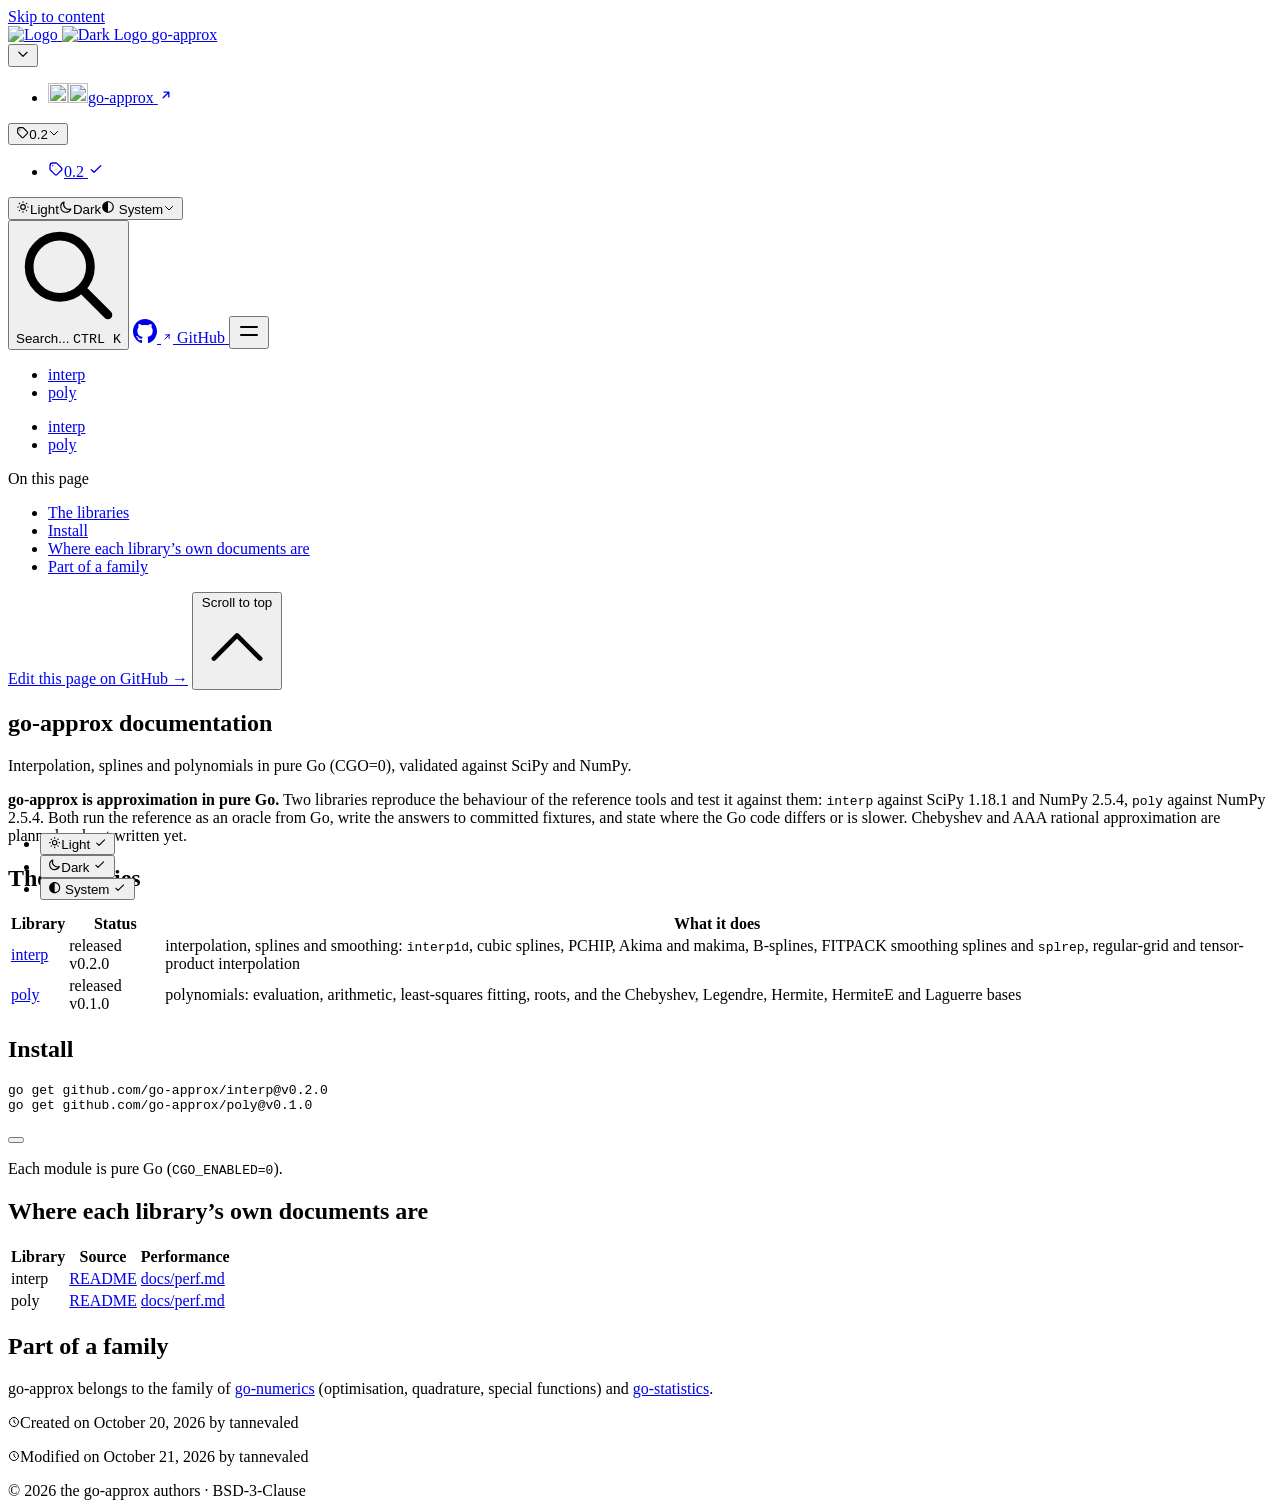
==== 0.2/index.html @ b863e159 "Deployed 3310101 to 0.2 with Hugo 0.167.0" ====
<!doctype html><html lang=en dir=ltr><head><meta name=generator content="Hugo 0.167.0"><meta charset=utf-8><meta name=viewport content="width=device-width,initial-scale=1"><meta name=robots content="index, follow"><link rel=icon href=/docs/0.2/images/brand/svg/go-approx.svg type=image/svg+xml id=favicon-svg><link rel=icon href=/docs/0.2/images/brand/ico/go-approx.ico sizes="16x16 32x32"><link rel=icon href=/docs/0.2/images/brand/png/32/go-approx.png type=image/png sizes=32x32><link rel=icon href=/docs/0.2/images/brand/png/16/go-approx.png type=image/png sizes=16x16><link rel=apple-touch-icon href=/docs/0.2/images/brand/png/256/go-approx.png sizes=256x256><title>go-approx</title><meta name=description content="Interpolation, splines and polynomials in pure Go (CGO=0), validated against SciPy and NumPy."><meta name=darkreader-lock><link rel=canonical href=https://go-approx.github.io/docs/0.2/ itemprop=url><meta property="og:title" content="go-approx documentation"><meta property="og:description" content="
    Interpolation, splines and polynomials in pure Go (CGO=0), validated against SciPy and NumPy.
  "><meta property="og:type" content="
    website
  "><meta property="og:url" content="https://go-approx.github.io/docs/0.2/"><meta itemprop=name content="go-approx documentation"><meta itemprop=description content="Interpolation, splines and polynomials in pure Go (CGO=0), validated against SciPy and NumPy."><meta itemprop=dateModified content="2026-10-21T09:11:38+02:00"><meta itemprop=wordCount content="161"><meta name=twitter:card content="summary"><meta name=twitter:title content="go-approx documentation"><meta name=twitter:description content="Interpolation, splines and polynomials in pure Go (CGO=0), validated against SciPy and NumPy."><link rel=preload href=/docs/0.2/css/compiled/main.min.2ed808896db52b503400c6b348ebb661bef955e62891a2778b695946a35cc193.css as=style integrity="sha256-LtgIiW21K1A0AMazSOu2Yb75VeYokaJ3i2lZRqNcwZM="><link href=/docs/0.2/css/compiled/main.min.2ed808896db52b503400c6b348ebb661bef955e62891a2778b695946a35cc193.css rel=stylesheet integrity="sha256-LtgIiW21K1A0AMazSOu2Yb75VeYokaJ3i2lZRqNcwZM="><script src=/docs/0.2/js/main-head.min.bbb353731723c08eaf67b231610392e3665384806ddb6bee51d4a965494c762e.js integrity="sha256-u7NTcxcjwI6vZ7IxYQOS42ZThIBt22vuUdSpZUlMdi4="></script></head><body><a href=#content class="hx:sr-only hx:focus-visible:not-sr-only hx:focus-visible:fixed hx:focus-visible:z-50 hx:focus-visible:top-2 hx:focus-visible:left-2 hx:focus-visible:bg-primary-500 hx:focus-visible:text-white hx:focus-visible:px-4 hx:focus-visible:py-2 hx:focus-visible:rounded-md hx:focus-visible:text-sm hx:focus-visible:font-medium">Skip to content</a><div class="hextra-nav-container hx:sticky hx:top-0 hx:z-20 hx:w-full hx:bg-transparent hx:print:hidden"><div class="hextra-nav-container-blur hx:pointer-events-none hx:absolute hx:z-[-1] hx:h-full hx:w-full hx:bg-white hx:dark:bg-dark hx:shadow-[0_2px_4px_rgba(0,0,0,.02),0_1px_0_rgba(0,0,0,.06)] hx:contrast-more:shadow-[0_0_0_1px_#000] hx:dark:shadow-[0_-1px_0_rgba(255,255,255,.1)_inset] hx:contrast-more:dark:shadow-[0_0_0_1px_#fff]"></div><nav class="hextra-max-navbar-width hx:mx-auto hx:flex hx:items-center hx:justify-end hx:gap-1 hx:md:gap-2 hx:h-[var(--hextra-navbar-height)] hx:px-6"><div class="hx:flex hx:shrink-0 hx:items-center hx:ltr:mr-auto hx:rtl:ml-auto"><a class="hx:flex hx:items-center hx:hover:opacity-75" href=/docs/0.2/><img class="hx:mr-2 hx:block hx:dark:hidden" src=/docs/0.2/images/brand/svg/go-approx.svg alt=Logo height=32 width=32>
<img class="hx:mr-2 hx:hidden hx:dark:block" src=/docs/0.2/images/brand/svg/go-approx.svg alt="Dark Logo" height=32 width=32>
<span class="hx:mr-2 hx:font-extrabold hx:inline hx:select-none hx:whitespace-nowrap hextra-navbar-title-beside-logo">go-approx</span></a><div class="hx:relative hx:inline-flex"><button type=button data-state=closed aria-expanded=false aria-haspopup=menu title="Related sites" aria-label="Related sites" class="hextra-nav-menu-toggle hextra-logo-menu-toggle hx:cursor-pointer hx:rounded-md hx:p-1 hx:text-gray-600 hx:hover:text-gray-900 hx:hover:bg-gray-100 hx:dark:text-gray-400 hx:dark:hover:text-gray-50 hx:dark:hover:bg-primary-100/5"><svg height="14" fill="none" viewBox="0 0 24 24" stroke-width="2" stroke="currentColor" aria-hidden="true"><path stroke-linecap="round" stroke-linejoin="round" d="M19 9l-7 7-7-7"/></svg></button><ul class="hextra-nav-menu-items hx:hidden hx:z-20 hx:max-h-64 hx:overflow-auto hx:rounded-lg hx:border hx:border-gray-200 hx:bg-white hx:p-1 hx:text-sm hx:shadow-lg hx:dark:border-neutral-700 hx:dark:bg-neutral-900" style=min-width:12rem role=menu aria-label="Related sites"><li role=none class="hextra-nav-menu-item hx:flex hx:flex-col"><a href=https://go-approx.github.io/ role=menuitem class="hx:text-gray-600 hx:hover:text-gray-800 hx:dark:text-gray-400 hx:dark:hover:text-gray-200 hx:relative hx:cursor-pointer hx:whitespace-nowrap hx:rounded-sm hx:py-1.5 hx:transition-colors hx:ltr:pl-3 hx:ltr:pr-9 hx:rtl:pr-3 hx:rtl:pl-9 hx:flex hx:items-center hx:gap-2 hx:hover:bg-gray-100 hx:dark:hover:bg-neutral-800" target=_blank rel=noreferrer><img class="hx:block hx:dark:hidden" src=/docs/0.2/images/brand/svg/go-approx.svg alt width=20 height=20 loading=lazy><img class="hx:hidden hx:dark:block" src=/docs/0.2/images/brand/svg/go-approx.svg alt width=20 height=20 loading=lazy><span>go-approx</span>
<span class="hx:absolute hx:inset-y-0 hx:flex hx:items-center hx:ltr:right-3 hx:rtl:left-3" aria-hidden=true><svg height="1em" width="1em" fill="none" stroke="currentColor" stroke-width="2" viewBox="0 0 24 24"><path d="m9.1716 7.7574h7.0711m0 0v7.0711m0-7.0711-8.4853 8.4853" stroke-linecap="round" stroke-linejoin="round"/></svg></span></a></li></ul></div></div><div class="fs-version-select hx:relative" data-docs-root=/docs/ data-current=0.2 data-rest data-rest-default data-lang-prefix data-dev=main><button type=button data-state=closed aria-expanded=false aria-haspopup=menu title=Version aria-label="Version: 0.2" class="hextra-nav-menu-toggle fs-version-toggle hx:cursor-pointer hx:text-sm hx:relative hx:whitespace-nowrap hx:p-2 hx:flex hx:items-center hx:gap-1 hx:text-gray-600 hx:hover:text-gray-800 hx:dark:text-gray-400 hx:dark:hover:text-gray-200"><svg height="1em" class="hx:inline-block" fill="none" viewBox="0 0 24 24" stroke-width="2" stroke="currentColor" aria-hidden="true"><path stroke-linecap="round" stroke-linejoin="round" d="M7 7h.01M7 3h5c.512.0 1.024.195 1.414.586l7 7a2 2 0 010 2.828l-7 7a2 2 0 01-2.828.0l-7-7A1.994 1.994.0 013 12V7a4 4 0 014-4z"/></svg><span>0.2</span><svg height="12" class="hx:transition-transform hx:duration-200 hx:ease-in-out" fill="none" viewBox="0 0 24 24" stroke-width="2" stroke="currentColor" aria-hidden="true"><path stroke-linecap="round" stroke-linejoin="round" d="M19 9l-7 7-7-7"/></svg></button><ul class="hextra-nav-menu-items hx:hidden hx:z-20 hx:max-h-64 hx:overflow-auto hx:rounded-lg hx:border hx:border-gray-200 hx:bg-white hx:p-1 hx:text-sm hx:shadow-lg hx:dark:border-neutral-700 hx:dark:bg-neutral-900" style=min-width:100% role=menu><li role=none class="hextra-nav-menu-item hx:flex hx:flex-col"><a href=/docs/0.2/ role=menuitem aria-current=true class="hx:text-gray-600 hx:hover:text-gray-800 hx:dark:text-gray-400 hx:dark:hover:text-gray-200 hx:relative hx:cursor-pointer hx:whitespace-nowrap hx:rounded-sm hx:py-1.5 hx:transition-colors hx:ltr:pl-3 hx:ltr:pr-9 hx:rtl:pr-3 hx:rtl:pl-9 hx:flex hx:items-center hx:gap-1 hx:hover:bg-gray-100 hx:dark:hover:bg-neutral-800"><svg height="1em" class="hx:inline-block" fill="none" viewBox="0 0 24 24" stroke-width="2" stroke="currentColor" aria-hidden="true"><path stroke-linecap="round" stroke-linejoin="round" d="M7 7h.01M7 3h5c.512.0 1.024.195 1.414.586l7 7a2 2 0 010 2.828l-7 7a2 2 0 01-2.828.0l-7-7A1.994 1.994.0 013 12V7a4 4 0 014-4z"/></svg><span>0.2</span>
<span class="hx:absolute hx:inset-y-0 hx:flex hx:items-center hx:ltr:right-3 hx:rtl:left-3"><svg height="1em" width="1em" fill="none" viewBox="0 0 24 24" stroke-width="2" stroke="currentColor" aria-hidden="true"><path stroke-linecap="round" stroke-linejoin="round" d="M5 13l4 4L19 7"/></svg></span></a></li></ul><template data-icon=development><svg height="1em" class="hx:inline-block" fill="none" viewBox="0 0 24 24" stroke-width="2" stroke="currentColor" aria-hidden="true"><path stroke-linecap="round" stroke-linejoin="round" d="M19.428 15.428a2 2 0 00-1.022-.547l-2.387-.477a6 6 0 00-3.86.517l-.318.158a6 6 0 01-3.86.517L6.05 15.21a2 2 0 00-1.806.547M8 4h8l-1 1v5.172a2 2 0 00.586 1.414l5 5c1.26 1.26.367 3.414-1.415 3.414H4.828c-1.782.0-2.674-2.154-1.414-3.414l5-5A2 2 0 009 10.172V5L8 4z"/></svg></template><template data-icon=release><svg height="1em" class="hx:inline-block" fill="none" viewBox="0 0 24 24" stroke-width="2" stroke="currentColor" aria-hidden="true"><path stroke-linecap="round" stroke-linejoin="round" d="M7 7h.01M7 3h5c.512.0 1.024.195 1.414.586l7 7a2 2 0 010 2.828l-7 7a2 2 0 01-2.828.0l-7-7A1.994 1.994.0 013 12V7a4 4 0 014-4z"/></svg></template><template data-icon=check><svg height="1em" width="1em" fill="none" viewBox="0 0 24 24" stroke-width="2" stroke="currentColor" aria-hidden="true"><path stroke-linecap="round" stroke-linejoin="round" d="M5 13l4 4L19 7"/></svg></template></div><script>(function(){var t=document.currentScript.previousElementSibling,e=t.dataset,n=t.querySelector("ul"),o=n.querySelector("a").className,s=function(e){return t.querySelector('template[data-icon="'+e+'"]').innerHTML},i=function(t){return t.version===e.dev||!!(t.properties&&t.properties.development)};fetch(e.docsRoot+"versions.json",{cache:"no-cache"}).then(function(e){return e.ok?e.json():Promise.reject(e.status)}).then(function(t){if(!Array.isArray(t)||t.length===0)return;n.innerHTML="",t.forEach(function(t){if(!t||typeof t.version!="string"||t.properties&&t.properties.hidden)return;var a,c,l,d,u,h,r=document.createElement("li");r.setAttribute("role","none"),r.className="hextra-nav-menu-item hx:flex hx:flex-col",a=document.createElement("a"),a.setAttribute("role","menuitem"),a.className=o,a.href=e.docsRoot+t.version+"/"+e.rest,a.innerHTML=s(i(t)?"development":"release"),u=document.createElement("span"),h=Array.isArray(t.aliases)&&t.aliases.length?" ("+t.aliases.join(", ")+")":"",u.textContent=(t.title||t.version)+h,a.appendChild(u),t.version===e.current?(a.setAttribute("aria-current","true"),c=document.createElement("span"),c.className="hx:absolute hx:inset-y-0 hx:flex hx:items-center hx:ltr:right-3 hx:rtl:left-3",c.innerHTML=s("check"),a.appendChild(c)):(l=e.docsRoot+t.version+"/",d=[e.rest,e.restDefault,e.langPrefix].map(function(e){return l+e}).filter(function(e,t,n){return e!==l&&n.indexOf(e)===t}),a.addEventListener("click",function(e){e.preventDefault();var t=function(e){if(e>=d.length){window.location.href=l;return}fetch(d[e],{method:"HEAD"}).then(function(n){n.ok?window.location.href=d[e]:t(e+1)}).catch(function(){t(e+1)})};t(0)})),r.appendChild(a),n.appendChild(r)})}).catch(function(){})})()</script><div class="hx:flex hx:justify-items-start hx:group" data-theme=light><button title="Change theme" data-state=closed data-location=top class="hextra-theme-toggle hx:cursor-pointer hextra-navbar-combo hx:grow" type=button aria-label="Change theme" aria-expanded=false aria-haspopup=menu><div class="hx:flex hx:items-center hx:gap-2 hx:capitalize"><svg height="14" class="hx:group-data-[theme=dark]:hidden hx:group-data-[theme=system]:hidden" fill="none" viewBox="0 0 24 24" stroke-width="2" stroke="currentColor" aria-hidden="true"><path stroke-linecap="round" stroke-linejoin="round" d="M12 3v1m0 16v1m9-9h-1M4 12H3m15.364 6.364-.707-.707M6.343 6.343l-.707-.707m12.728.0-.707.707M6.343 17.657l-.707.707M16 12a4 4 0 11-8 0 4 4 0 018 0z"/></svg><span class="hx:group-data-[theme=dark]:hidden hx:group-data-[theme=system]:hidden">Light</span><svg height="14" class="hx:group-data-[theme=light]:hidden hx:group-data-[theme=system]:hidden" fill="none" viewBox="0 0 24 24" stroke-width="2" stroke="currentColor" aria-hidden="true"><path stroke-linecap="round" stroke-linejoin="round" d="M20.354 15.354A9 9 0 018.646 3.646 9.003 9.003.0 0012 21a9.003 9.003.0 008.354-5.646z"/></svg><span class="hx:group-data-[theme=light]:hidden hx:group-data-[theme=system]:hidden">Dark</span><svg height="14" class="hx:group-data-[theme=dark]:hidden hx:group-data-[theme=light]:hidden" viewBox="0 0 24 24" fill="currentColor"><path d="M11.996094 2C6.4986225 2.0192368 2.03125 6.5024993 2.03125 12c0 5.497501 4.4673725 9.980763 9.964844 10H12 12.0039c5.497471-.01924 9.964844-4.502499 9.964844-10 0-5.4975007-4.467373-9.9807632-9.964844-10H12zM12 4c4.417218.017598 7.96875 3.5822356 7.96875 8 0 4.417764-3.551532 7.982402-7.96875 8z"/></svg>
<span class="hx:group-data-[theme=dark]:hidden hx:group-data-[theme=light]:hidden">System</span><svg height="12" class="hextra-combo-chevron" fill="none" viewBox="0 0 24 24" stroke-width="2" stroke="currentColor" aria-hidden="true"><path stroke-linecap="round" stroke-linejoin="round" d="M19 9l-7 7-7-7"/></svg></div></button><ul class="hextra-theme-toggle-options hx:hidden hx:z-20 hx:max-h-64 hx:overflow-auto hx:rounded-lg hx:border hx:border-gray-200 hx:bg-white hx:p-1 hx:text-sm hx:shadow-lg hx:dark:border-neutral-700 hx:dark:bg-neutral-900" style="position:fixed;inset:auto auto 0 0;margin:0;min-width:100px" data-theme=light role=menu><li role=none class="hx:flex hx:flex-col"><button type=button role=menuitemradio aria-checked=true tabindex=-1 data-item=light class="hx:text-gray-700 hx:dark:text-gray-300 hx:hover:bg-gray-100 hx:hover:text-gray-900 hx:dark:hover:bg-neutral-800 hx:dark:hover:text-gray-100 hx:relative hx:cursor-pointer hx:whitespace-nowrap hx:rounded-sm hx:py-1.5 hx:transition-colors hx:ltr:pl-3 hx:ltr:pr-9 hx:rtl:pr-3 hx:rtl:pl-9 hx:text-left hx:w-full hx:bg-transparent hx:border-0">
<span class="hx:inline-flex hx:items-center hx:gap-2"><svg height="1em" width="1em" fill="none" viewBox="0 0 24 24" stroke-width="2" stroke="currentColor" aria-hidden="true"><path stroke-linecap="round" stroke-linejoin="round" d="M12 3v1m0 16v1m9-9h-1M4 12H3m15.364 6.364-.707-.707M6.343 6.343l-.707-.707m12.728.0-.707.707M6.343 17.657l-.707.707M16 12a4 4 0 11-8 0 4 4 0 018 0z"/></svg>Light
</span><span class="hx:absolute hx:inset-y-0 hx:flex hx:items-center hx:ltr:right-3 hx:rtl:left-3 hx:group-data-[theme=dark]:hidden hx:group-data-[theme=system]:hidden"><svg height="1em" width="1em" fill="none" viewBox="0 0 24 24" stroke-width="2" stroke="currentColor" aria-hidden="true"><path stroke-linecap="round" stroke-linejoin="round" d="M5 13l4 4L19 7"/></svg></span></button></li><li role=none class="hx:flex hx:flex-col"><button type=button role=menuitemradio aria-checked=false tabindex=-1 data-item=dark class="hx:text-gray-700 hx:dark:text-gray-300 hx:hover:bg-gray-100 hx:hover:text-gray-900 hx:dark:hover:bg-neutral-800 hx:dark:hover:text-gray-100 hx:relative hx:cursor-pointer hx:whitespace-nowrap hx:rounded-sm hx:py-1.5 hx:transition-colors hx:ltr:pl-3 hx:ltr:pr-9 hx:rtl:pr-3 hx:rtl:pl-9 hx:text-left hx:w-full hx:bg-transparent hx:border-0">
<span class="hx:inline-flex hx:items-center hx:gap-2"><svg height="1em" width="1em" fill="none" viewBox="0 0 24 24" stroke-width="2" stroke="currentColor" aria-hidden="true"><path stroke-linecap="round" stroke-linejoin="round" d="M20.354 15.354A9 9 0 018.646 3.646 9.003 9.003.0 0012 21a9.003 9.003.0 008.354-5.646z"/></svg>Dark
</span><span class="hx:absolute hx:inset-y-0 hx:flex hx:items-center hx:ltr:right-3 hx:rtl:left-3 hx:group-data-[theme=light]:hidden hx:group-data-[theme=system]:hidden"><svg height="1em" width="1em" fill="none" viewBox="0 0 24 24" stroke-width="2" stroke="currentColor" aria-hidden="true"><path stroke-linecap="round" stroke-linejoin="round" d="M5 13l4 4L19 7"/></svg></span></button></li><li role=none class="hx:flex hx:flex-col"><button type=button role=menuitemradio aria-checked=false tabindex=-1 data-item=system class="hx:text-gray-700 hx:dark:text-gray-300 hx:hover:bg-gray-100 hx:hover:text-gray-900 hx:dark:hover:bg-neutral-800 hx:dark:hover:text-gray-100 hx:relative hx:cursor-pointer hx:whitespace-nowrap hx:rounded-sm hx:py-1.5 hx:transition-colors hx:ltr:pl-3 hx:ltr:pr-9 hx:rtl:pr-3 hx:rtl:pl-9 hx:text-left hx:w-full hx:bg-transparent hx:border-0">
<span class="hx:inline-flex hx:items-center hx:gap-2"><svg height="1em" width="1em" viewBox="0 0 24 24" fill="currentColor"><path d="M11.996094 2C6.4986225 2.0192368 2.03125 6.5024993 2.03125 12c0 5.497501 4.4673725 9.980763 9.964844 10H12 12.0039c5.497471-.01924 9.964844-4.502499 9.964844-10 0-5.4975007-4.467373-9.9807632-9.964844-10H12zM12 4c4.417218.017598 7.96875 3.5822356 7.96875 8 0 4.417764-3.551532 7.982402-7.96875 8z"/></svg>
System
</span><span class="hx:absolute hx:inset-y-0 hx:flex hx:items-center hx:ltr:right-3 hx:rtl:left-3 hx:group-data-[theme=dark]:hidden hx:group-data-[theme=light]:hidden"><svg height="1em" width="1em" fill="none" viewBox="0 0 24 24" stroke-width="2" stroke="currentColor" aria-hidden="true"><path stroke-linecap="round" stroke-linejoin="round" d="M5 13l4 4L19 7"/></svg></span></button></li></ul></div><button type=button class=hextra-search-trigger data-search-open aria-haspopup=dialog aria-controls=hextra-search-dialog aria-label=Search...><svg class="hextra-search-trigger-icon" focusable="false" fill="none" viewBox="0 0 24 24" stroke-width="2" stroke="currentColor" aria-hidden="true"><path stroke-linecap="round" stroke-linejoin="round" d="M21 21l-6-6m2-5A7 7 0 113 10a7 7 0 0114 0z"/></svg><span class=hextra-search-trigger-label>Search...</span>
<kbd class=hextra-search-trigger-kbd>CTRL K</kbd>
</button>
<a class="hextra-icon-link hx:p-1 hx:md:p-2 hx:text-current" target=_blank rel=noreferrer href=https://github.com/go-approx title=GitHub><svg height="24" fill="currentColor" viewBox="3 3 18 18"><path d="M12 3C7.0275 3 3 7.12937 3 12.2276c0 4.0833 2.57625 7.5321 6.15374 8.7548C9.60374 21.0631 9.77249 20.7863 9.77249 20.5441 9.77249 20.3249 9.76125 19.5982 9.76125 18.8254 7.5 19.2522 6.915 18.2602 6.735 17.7412 6.63375 17.4759 6.19499 16.6569 5.8125 16.4378 5.4975 16.2647 5.0475 15.838 5.80124 15.8264 6.51 15.8149 7.01625 16.4954 7.18499 16.7723 7.99499 18.1679 9.28875 17.7758 9.80625 17.5335 9.885 16.9337 10.1212 16.53 10.38 16.2993 8.3775 16.0687 6.285 15.2728 6.285 11.7432c0-1.0035.34875-1.834.92249-2.47994C7.1175 9.03257 6.8025 8.08674 7.2975 6.81794c0 0 .753749999999999-.24223 2.47499.94583.72001-.20762 1.48501-.31143 2.25001-.31143C12.7875 7.45234 13.5525 7.55615 14.2725 7.76377c1.7212-1.19959 2.475-.94583 2.475-.94583C17.2424 8.08674 16.9275 9.03257 16.8375 9.26326 17.4113 9.9092 17.76 10.7281 17.76 11.7432c0 3.5411-2.1037 4.3255-4.1063 4.5561C13.98 16.5877 14.2613 17.1414 14.2613 18.0065 14.2613 19.2407 14.25 20.2326 14.25 20.5441 14.25 20.7863 14.4188 21.0746 14.8688 20.9824 16.6554 20.364 18.2079 19.1866 19.3078 17.6162c1.0999-1.5705 1.6917-3.4551 1.6922-5.3886C21 7.12937 16.9725 3 12 3z"/></svg>
<span class=hextra-external-badge aria-hidden=true><svg height="12" width="12" fill="none" stroke="currentColor" stroke-width="2" viewBox="0 0 24 24"><path d="m9.1716 7.7574h7.0711m0 0v7.0711m0-7.0711-8.4853 8.4853" stroke-linecap="round" stroke-linejoin="round"/></svg></span>
<span class=hx:sr-only>GitHub</span>
</a><button type=button aria-label=Menu aria-expanded=false class="hextra-hamburger-menu hx:cursor-pointer hx:-mr-1 hx:rounded-sm hx:p-1 hx:active:bg-gray-400/20 hx:md:hidden hx:hextra-focus-visible-inset"><svg height="24" fill="none" viewBox="0 0 24 24" stroke="currentColor"><g><path stroke-linecap="round" stroke-linejoin="round" stroke-width="2" d="M4 8H20"/></g><g><path stroke-linecap="round" stroke-linejoin="round" stroke-width="2" d="M4 16H20"/></g></svg></button></nav></div><div class="hx:mx-auto hx:flex hextra-max-page-width"><aside class="hextra-sidebar-container hx:flex hx:flex-col hx:print:hidden hx:md:top-[var(--hextra-navbar-height)] hx:md:shrink-0 hx:md:w-64 hx:md:self-start hx:max-md:[transform:translate3d(0,-100%,0)] hx:md:sticky"><div class="hextra-scrollbar hx:overflow-y-auto hx:overflow-x-hidden hx:p-4 hx:grow hx:md:h-[calc(100vh-var(--hextra-navbar-height)-var(--menu-height))]"><ul class="hx:flex hx:flex-col hx:gap-1 hx:md:hidden"><li><div class="hextra-sidebar-item hx:group hx:relative hx:flex hx:items-center" data-active=false><a class="hx:flex hx:items-center hx:justify-between hx:gap-2 hx:grow hx:cursor-pointer hx:rounded-sm hx:px-2 hx:py-1.5 hx:text-sm hx:transition-colors [-webkit-tap-highlight-color:transparent] [-webkit-touch-callout:none] hx:hextra-focus-visible-inset hx:text-gray-500 hx:hover:bg-gray-100 hx:hover:text-gray-900 hx:contrast-more:border hx:contrast-more:border-transparent hx:contrast-more:text-gray-900 hx:contrast-more:hover:border-gray-900 hx:dark:text-neutral-400 hx:dark:hover:bg-primary-100/5 hx:dark:hover:text-gray-50 hx:contrast-more:dark:text-gray-50 hx:contrast-more:dark:hover:border-gray-50" href=/docs/0.2/interp/><span class="hx:min-w-0 [word-break:break-word]">interp</span></a></div></li><li><div class="hextra-sidebar-item hx:group hx:relative hx:flex hx:items-center" data-active=false><a class="hx:flex hx:items-center hx:justify-between hx:gap-2 hx:grow hx:cursor-pointer hx:rounded-sm hx:px-2 hx:py-1.5 hx:text-sm hx:transition-colors [-webkit-tap-highlight-color:transparent] [-webkit-touch-callout:none] hx:hextra-focus-visible-inset hx:text-gray-500 hx:hover:bg-gray-100 hx:hover:text-gray-900 hx:contrast-more:border hx:contrast-more:border-transparent hx:contrast-more:text-gray-900 hx:contrast-more:hover:border-gray-900 hx:dark:text-neutral-400 hx:dark:hover:bg-primary-100/5 hx:dark:hover:text-gray-50 hx:contrast-more:dark:text-gray-50 hx:contrast-more:dark:hover:border-gray-50" href=/docs/0.2/poly/><span class="hx:min-w-0 [word-break:break-word]">poly</span></a></div></li></ul><ul class="hx:flex hx:flex-col hx:gap-1 hx:max-md:hidden"><li><div class="hextra-sidebar-item hx:group hx:relative hx:flex hx:items-center" data-active=false><a class="hx:flex hx:items-center hx:justify-between hx:gap-2 hx:grow hx:cursor-pointer hx:rounded-sm hx:px-2 hx:py-1.5 hx:text-sm hx:transition-colors [-webkit-tap-highlight-color:transparent] [-webkit-touch-callout:none] hx:hextra-focus-visible-inset hx:text-gray-500 hx:hover:bg-gray-100 hx:hover:text-gray-900 hx:contrast-more:border hx:contrast-more:border-transparent hx:contrast-more:text-gray-900 hx:contrast-more:hover:border-gray-900 hx:dark:text-neutral-400 hx:dark:hover:bg-primary-100/5 hx:dark:hover:text-gray-50 hx:contrast-more:dark:text-gray-50 hx:contrast-more:dark:hover:border-gray-50" href=/docs/0.2/interp/><span class="hx:min-w-0 [word-break:break-word]">interp</span></a></div></li><li><div class="hextra-sidebar-item hx:group hx:relative hx:flex hx:items-center" data-active=false><a class="hx:flex hx:items-center hx:justify-between hx:gap-2 hx:grow hx:cursor-pointer hx:rounded-sm hx:px-2 hx:py-1.5 hx:text-sm hx:transition-colors [-webkit-tap-highlight-color:transparent] [-webkit-touch-callout:none] hx:hextra-focus-visible-inset hx:text-gray-500 hx:hover:bg-gray-100 hx:hover:text-gray-900 hx:contrast-more:border hx:contrast-more:border-transparent hx:contrast-more:text-gray-900 hx:contrast-more:hover:border-gray-900 hx:dark:text-neutral-400 hx:dark:hover:bg-primary-100/5 hx:dark:hover:text-gray-50 hx:contrast-more:dark:text-gray-50 hx:contrast-more:dark:hover:border-gray-50" href=/docs/0.2/poly/><span class="hx:min-w-0 [word-break:break-word]">poly</span></a></div></li></ul></div></aside><nav class="hextra-toc hx:order-last hx:hidden hx:w-64 hx:shrink-0 hx:xl:block hx:print:hidden hx:px-4" aria-label="Table of contents"><div class="hextra-scrollbar hx:sticky hx:top-[var(--hextra-navbar-height)] hx:overflow-y-auto hx:pr-4 hx:pt-6 hx:text-sm [hyphens:auto] hx:max-h-[calc(100vh-var(--hextra-navbar-height)-env(safe-area-inset-bottom))] hx:ltr:-mr-4 hx:rtl:-ml-4"><p class="hx:mb-4 hx:font-semibold hx:tracking-tight">On this page</p><ul><li class="hx:my-2 hx:scroll-my-6 hx:scroll-py-6"><a class="hx:font-medium hx:inline-block hx:rounded-sm hx:text-gray-500 hx:hover:text-gray-900 hx:dark:text-gray-400 hx:dark:hover:text-gray-300 hx:contrast-more:text-gray-900 hx:contrast-more:underline hx:contrast-more:dark:text-gray-50 hx:w-full hx:wrap-break-word hx:hextra-focus-visible-inset" href=#the-libraries>The libraries</a></li><li class="hx:my-2 hx:scroll-my-6 hx:scroll-py-6"><a class="hx:font-medium hx:inline-block hx:rounded-sm hx:text-gray-500 hx:hover:text-gray-900 hx:dark:text-gray-400 hx:dark:hover:text-gray-300 hx:contrast-more:text-gray-900 hx:contrast-more:underline hx:contrast-more:dark:text-gray-50 hx:w-full hx:wrap-break-word hx:hextra-focus-visible-inset" href=#install>Install</a></li><li class="hx:my-2 hx:scroll-my-6 hx:scroll-py-6"><a class="hx:font-medium hx:inline-block hx:rounded-sm hx:text-gray-500 hx:hover:text-gray-900 hx:dark:text-gray-400 hx:dark:hover:text-gray-300 hx:contrast-more:text-gray-900 hx:contrast-more:underline hx:contrast-more:dark:text-gray-50 hx:w-full hx:wrap-break-word hx:hextra-focus-visible-inset" href=#where-each-librarys-own-documents-are>Where each library’s own documents are</a></li><li class="hx:my-2 hx:scroll-my-6 hx:scroll-py-6"><a class="hx:font-medium hx:inline-block hx:rounded-sm hx:text-gray-500 hx:hover:text-gray-900 hx:dark:text-gray-400 hx:dark:hover:text-gray-300 hx:contrast-more:text-gray-900 hx:contrast-more:underline hx:contrast-more:dark:text-gray-50 hx:w-full hx:wrap-break-word hx:hextra-focus-visible-inset" href=#part-of-a-family>Part of a family</a></li></ul><div class="hx:mt-8 hx:border-t hx:bg-white hx:pt-8 hx:shadow-[0_-12px_16px_white] hx:dark:bg-dark hx:dark:shadow-[0_-12px_16px_#111] hx:sticky hx:bottom-0 hx:flex hx:flex-col hx:items-start hx:gap-2 hx:pb-8 hx:border-gray-200 hx:dark:border-neutral-800 hx:contrast-more:border-t hx:contrast-more:border-neutral-400 hx:contrast-more:shadow-none hx:contrast-more:dark:border-neutral-400"><a class="hx:inline-block hx:rounded-sm hx:text-xs hx:font-medium hx:text-gray-500 hx:hover:text-gray-900 hx:dark:text-gray-400 hx:dark:hover:text-gray-100 hx:contrast-more:text-gray-800 hx:contrast-more:dark:text-gray-50 hx:hextra-focus-visible-inset" href=https://github.com/go-approx/docs/edit/main/content/en/_index.md target=_blank rel=noreferrer>Edit this page on GitHub →</a>
<button id=backToTop tabindex=-1 class="hx:cursor-pointer hx:transition-all hx:duration-75 hx:opacity-0 hx:text-xs hx:font-medium hx:text-gray-500 hx:hover:text-gray-900 hx:dark:text-gray-400 hx:dark:hover:text-gray-100 hx:contrast-more:text-gray-800 hx:contrast-more:dark:text-gray-50">
<span>Scroll to top</span>
<svg fill="none" viewBox="0 0 24 24" stroke-width="1.5" stroke="currentColor" aria-hidden="true" focusable="false" class="hx:inline hx:ltr:ml-1 hx:rtl:mr-1 hx:h-3.5 hx:w-3.5 hx:rounded-full hx:border hx:border-gray-500 hx:hover:border-gray-900 hx:dark:border-gray-400 hx:dark:hover:border-gray-100 hx:contrast-more:border-gray-800 hx:contrast-more:dark:border-gray-50"><path stroke-linecap="round" stroke-linejoin="round" d="M4.5 15.75l7.5-7.5 7.5 7.5"/></svg></button></div></div></nav><article class="hx:w-full hx:break-words hx:flex hx:min-h-[calc(100vh-var(--hextra-navbar-height))] hx:min-w-0 hx:justify-center hx:pb-8 hx:pr-[calc(env(safe-area-inset-right)-1.5rem)]"><main id=content class="hx:w-full hx:min-w-0 hextra-max-content-width hx:px-6 hx:pt-4 hx:md:px-12"><div class=content><div class="hx:flex hx:flex-col hx:sm:flex-row hx:items-start hx:sm:items-center hx:sm:justify-between hx:gap-4 hx:mb-4"><h1 class="hextra-page-title hx:mb-0">go-approx documentation</h1></div><div class="hextra-page-meta not-prose"><p class=hextra-page-description>Interpolation, splines and polynomials in pure Go (CGO=0), validated against SciPy and NumPy.</p></div><div class=nd-outdated role=note hidden data-docs-root=/docs/ data-current=0.2>You are reading the documentation of an outdated version, whose text may no longer be accurate. <a>Go to the latest version.</a></div><script>(function(){var e=document.currentScript.previousElementSibling;fetch(e.dataset.docsRoot+"versions.json",{cache:"no-cache"}).then(function(e){return e.ok?e.json():Promise.reject(e.status)}).then(function(t){var n=(t||[]).filter(function(e){return e&&Array.isArray(e.aliases)&&e.aliases.indexOf("latest")>=0})[0];n&&n.version!==e.dataset.current&&(e.querySelector("a").href=e.dataset.docsRoot,e.hidden=!1)}).catch(function(){})})()</script><p><strong>go-approx is approximation in pure Go.</strong> Two libraries reproduce the
behaviour of the reference tools and test it against them: <code>interp</code> against
SciPy 1.18.1 and NumPy 2.5.4, <code>poly</code> against NumPy 2.5.4. Both run the
reference as an oracle from Go, write the answers to committed fixtures, and
state where the Go code differs or is slower. Chebyshev and AAA rational
approximation are planned and not written yet.</p><h2 data-hextra-search-id=the-libraries>The libraries<span class="hx:absolute hx:-mt-20" id=the-libraries></span>
<a href=#the-libraries class=subheading-anchor aria-label="Permalink for this section"></a></h2><table><thead><tr><th>Library</th><th>Status</th><th>What it does</th></tr></thead><tbody><tr><td><a href=/docs/0.2/interp/>interp</a></td><td>released v0.2.0</td><td>interpolation, splines and smoothing: <code>interp1d</code>, cubic splines, PCHIP, Akima and makima, B-splines, FITPACK smoothing splines and <code>splrep</code>, regular-grid and tensor-product interpolation</td></tr><tr><td><a href=/docs/0.2/poly/>poly</a></td><td>released v0.1.0</td><td>polynomials: evaluation, arithmetic, least-squares fitting, roots, and the Chebyshev, Legendre, Hermite, HermiteE and Laguerre bases</td></tr></tbody></table><h2 data-hextra-search-id=install>Install<span class="hx:absolute hx:-mt-20" id=install></span>
<a href=#install class=subheading-anchor aria-label="Permalink for this section"></a></h2><div class="hextra-code-block hx:relative hx:mt-6 hx:first:mt-0 hx:group/code"><div><div class=highlight><pre tabindex=0 class=chroma><code class=language-sh data-lang=sh><span class=line><span class=cl>go get github.com/go-approx/interp@v0.2.0
</span></span><span class=line><span class=cl>go get github.com/go-approx/poly@v0.1.0</span></span></code></pre></div></div><div class="hextra-code-copy-btn-container hx:opacity-0 hx:transition hx:group-hover/code:opacity-100 hx:flex hx:gap-1 hx:absolute hx:m-[11px] hx:right-0 hx:top-0"><button class="hextra-code-copy-btn hx:group/copybtn hx:cursor-pointer hx:transition-all hx:active:opacity-50 hx:bg-primary-700/5 hx:border hx:border-black/5 hx:text-gray-600 hx:hover:text-gray-900 hx:rounded-md hx:p-1.5 hx:dark:bg-primary-300/10 hx:dark:border-white/10 hx:dark:text-gray-400 hx:dark:hover:text-gray-50" title="Copy code" aria-label="Copy code" data-copied-label=Copied!><div class="hextra-copy-icon hx:group-[.copied]/copybtn:hidden hx:pointer-events-none hx:h-4 hx:w-4"></div><div class="hextra-success-icon hx:hidden hx:group-[.copied]/copybtn:block hx:pointer-events-none hx:h-4 hx:w-4"></div></button></div></div><p>Each module is pure Go (<code>CGO_ENABLED=0</code>).</p><h2 data-hextra-search-id=where-each-librarys-own-documents-are>Where each library&rsquo;s own documents are<span class="hx:absolute hx:-mt-20" id=where-each-librarys-own-documents-are></span>
<a href=#where-each-librarys-own-documents-are class=subheading-anchor aria-label="Permalink for this section"></a></h2><table><thead><tr><th>Library</th><th>Source</th><th>Performance</th></tr></thead><tbody><tr><td>interp</td><td><a href=https://github.com/go-approx/interp/blob/main/README.md target=_blank rel=noopener>README</a></td><td><a href=https://github.com/go-approx/interp/blob/main/docs/perf.md target=_blank rel=noopener>docs/perf.md</a></td></tr><tr><td>poly</td><td><a href=https://github.com/go-approx/poly/blob/main/README.md target=_blank rel=noopener>README</a></td><td><a href=https://github.com/go-approx/poly/blob/main/docs/perf.md target=_blank rel=noopener>docs/perf.md</a></td></tr></tbody></table><h2 data-hextra-search-id=part-of-a-family>Part of a family<span class="hx:absolute hx:-mt-20" id=part-of-a-family></span>
<a href=#part-of-a-family class=subheading-anchor aria-label="Permalink for this section"></a></h2><p>go-approx belongs to the family of <a href=https://github.com/go-numerics target=_blank rel=noopener>go-numerics</a>
(optimisation, quadrature, special functions) and
<a href=https://github.com/go-statistics target=_blank rel=noopener>go-statistics</a>.</p></div><div class=hextra-page-history><p><svg height="12" width="12" aria-hidden="true" fill="none" viewBox="0 0 24 24" stroke-width="2" stroke="currentColor" aria-hidden="true"><path stroke-linecap="round" stroke-linejoin="round" d="M12 8v4l3 3m6-3A9 9 0 113 12a9 9 0 0118 0z"/></svg><span>Created on <time datetime=2026-10-20>October 20, 2026</time> by tannevaled</span></p><p><svg height="12" width="12" aria-hidden="true" fill="none" viewBox="0 0 24 24" stroke-width="2" stroke="currentColor" aria-hidden="true"><path stroke-linecap="round" stroke-linejoin="round" d="M12 8v4l3 3m6-3A9 9 0 113 12a9 9 0 0118 0z"/></svg><span>Modified on <time datetime=2026-10-21>October 21, 2026</time> by tannevaled</span></p></div></main></article></div><footer class="hextra-footer hx:bg-gray-100 hx:pb-[env(safe-area-inset-bottom)] hx:dark:bg-neutral-900 hx:print:bg-transparent"><div class="hextra-custom-footer hextra-max-footer-width hx:mx-auto hx:pl-[max(env(safe-area-inset-left),1.5rem)] hx:pr-[max(env(safe-area-inset-right),1.5rem)] hx:text-gray-600 hx:dark:text-gray-400"></div><div class="hextra-max-footer-width hx:mx-auto hx:flex hx:justify-center hx:py-12 hx:pl-[max(env(safe-area-inset-left),1.5rem)] hx:pr-[max(env(safe-area-inset-right),1.5rem)] hx:text-gray-600 hx:dark:text-gray-400 hx:md:justify-start"><div class="hx:flex hx:w-full hx:flex-col hx:items-center hx:sm:items-start"><div class="hx:mt-6 hx:text-xs">© 2026 the go-approx authors · BSD-3-Clause</div></div></div></footer><dialog id=hextra-search-dialog class=hextra-search-dialog aria-label=Search... zgotmplz><div class=hextra-search><div class=hextra-search-input-wrapper><svg class="hextra-search-input-icon" focusable="false" fill="none" viewBox="0 0 24 24" stroke-width="2" stroke="currentColor" aria-hidden="true"><path stroke-linecap="round" stroke-linejoin="round" d="M21 21l-6-6m2-5A7 7 0 113 10a7 7 0 0114 0z"/></svg><input class=hextra-search-input type=search role=combobox autocomplete=off autocorrect=off autocapitalize=off spellcheck=false placeholder=Search... aria-label=Search... aria-controls=hextra-search-results aria-expanded=false><button type=button class=hextra-search-input-kbd data-search-close aria-label=Close>ESC</button></div><div class=hextra-search-results-viewport data-search-viewport><div class="hextra-search-results-inner hextra-scrollbar" data-search-inner><ul id=hextra-search-results class=hextra-search-results role=listbox aria-label="Search results"></ul><div class=hextra-search-empty data-search-empty hidden>No results found.</div></div></div><div class="hextra-search-status hx:sr-only" aria-live=polite role=status></div></div></dialog><script defer src=/docs/0.2/js/main.min.b591374f2ad9013eb7e241be9cb6a597fc951a7acb65bc78af3922da10ede04d.js integrity="sha256-tZE3TyrZAT634kG+nLall/yVGnrLZbx4rzki2hDt4E0="></script><script defer src=/docs/0.2/js/flexsearch.433e941a8a573ebb9931fc16fc75266ab6b93f569ac2fb4f3dc66882e0416f4c.js integrity="sha256-Qz6UGopXPruZMfwW/HUmara5P1aawvtPPcZoguBBb0w=" crossorigin=anonymous></script><script defer src=/docs/0.2/en.search.min.43de045deedd3fb5c77cd38762e563fb53d8698b9de13cbf024363c41cf4f5bd.js integrity="sha256-Q94EXe7dP7XHfNOHYuVj+1PYaYud4Ty/AkNjxBz09b0="></script><script defer src=/docs/0.2/en.search-dialog.min.fda123910557b5b3a328696105af51f85abc3cfc6784387c49b11b5b857b256f.js integrity="sha256-/aEjkQVXtbOjKGlhBa9R+Fq8PPxnhDh8SbEbW4V7JW8="></script></body></html>
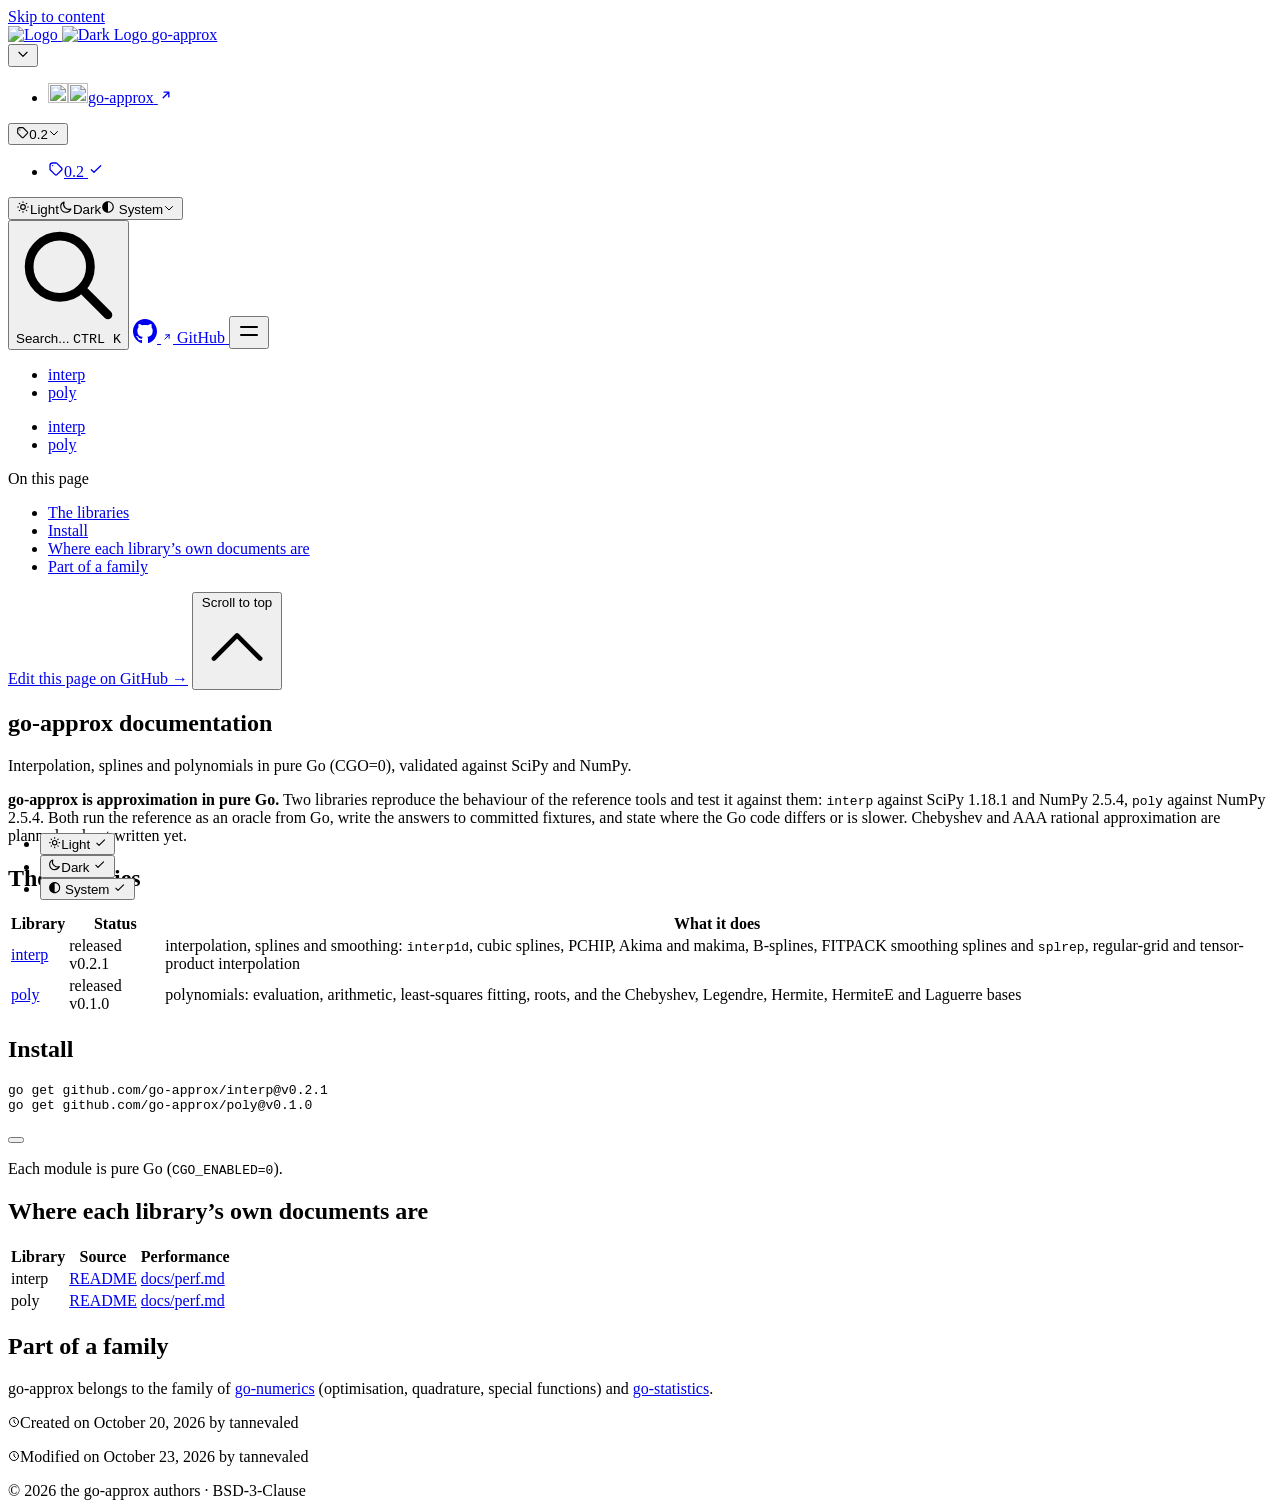
==== commit 19f4c64e: "Deployed daa8f60 to 0.2 with Hugo 0.167.0" ====
--- a/0.2/index.html
+++ b/0.2/index.html
@@ -2,10 +2,10 @@
     Interpolation, splines and polynomials in pure Go (CGO=0), validated against SciPy and NumPy.
   "><meta property="og:type" content="
     website
-  "><meta property="og:url" content="https://go-approx.github.io/docs/0.2/"><meta itemprop=name content="go-approx documentation"><meta itemprop=description content="Interpolation, splines and polynomials in pure Go (CGO=0), validated against SciPy and NumPy."><meta itemprop=dateModified content="2026-10-21T09:11:38+02:00"><meta itemprop=wordCount content="161"><meta name=twitter:card content="summary"><meta name=twitter:title content="go-approx documentation"><meta name=twitter:description content="Interpolation, splines and polynomials in pure Go (CGO=0), validated against SciPy and NumPy."><link rel=preload href=/docs/0.2/css/compiled/main.min.2ed808896db52b503400c6b348ebb661bef955e62891a2778b695946a35cc193.css as=style integrity="sha256-LtgIiW21K1A0AMazSOu2Yb75VeYokaJ3i2lZRqNcwZM="><link href=/docs/0.2/css/compiled/main.min.2ed808896db52b503400c6b348ebb661bef955e62891a2778b695946a35cc193.css rel=stylesheet integrity="sha256-LtgIiW21K1A0AMazSOu2Yb75VeYokaJ3i2lZRqNcwZM="><script src=/docs/0.2/js/main-head.min.bbb353731723c08eaf67b231610392e3665384806ddb6bee51d4a965494c762e.js integrity="sha256-u7NTcxcjwI6vZ7IxYQOS42ZThIBt22vuUdSpZUlMdi4="></script></head><body><a href=#content class="hx:sr-only hx:focus-visible:not-sr-only hx:focus-visible:fixed hx:focus-visible:z-50 hx:focus-visible:top-2 hx:focus-visible:left-2 hx:focus-visible:bg-primary-500 hx:focus-visible:text-white hx:focus-visible:px-4 hx:focus-visible:py-2 hx:focus-visible:rounded-md hx:focus-visible:text-sm hx:focus-visible:font-medium">Skip to content</a><div class="hextra-nav-container hx:sticky hx:top-0 hx:z-20 hx:w-full hx:bg-transparent hx:print:hidden"><div class="hextra-nav-container-blur hx:pointer-events-none hx:absolute hx:z-[-1] hx:h-full hx:w-full hx:bg-white hx:dark:bg-dark hx:shadow-[0_2px_4px_rgba(0,0,0,.02),0_1px_0_rgba(0,0,0,.06)] hx:contrast-more:shadow-[0_0_0_1px_#000] hx:dark:shadow-[0_-1px_0_rgba(255,255,255,.1)_inset] hx:contrast-more:dark:shadow-[0_0_0_1px_#fff]"></div><nav class="hextra-max-navbar-width hx:mx-auto hx:flex hx:items-center hx:justify-end hx:gap-1 hx:md:gap-2 hx:h-[var(--hextra-navbar-height)] hx:px-6"><div class="hx:flex hx:shrink-0 hx:items-center hx:ltr:mr-auto hx:rtl:ml-auto"><a class="hx:flex hx:items-center hx:hover:opacity-75" href=/docs/0.2/><img class="hx:mr-2 hx:block hx:dark:hidden" src=/docs/0.2/images/brand/svg/go-approx.svg alt=Logo height=32 width=32>
+  "><meta property="og:url" content="https://go-approx.github.io/docs/0.2/"><meta itemprop=name content="go-approx documentation"><meta itemprop=description content="Interpolation, splines and polynomials in pure Go (CGO=0), validated against SciPy and NumPy."><meta itemprop=dateModified content="2026-10-23T09:09:00+02:00"><meta itemprop=wordCount content="161"><meta name=twitter:card content="summary"><meta name=twitter:title content="go-approx documentation"><meta name=twitter:description content="Interpolation, splines and polynomials in pure Go (CGO=0), validated against SciPy and NumPy."><link rel=preload href=/docs/0.2/css/compiled/main.min.74f097628e6bbe2f379fb67301033a3280bcd9552c212787be0e2a8b8981fd77.css as=style integrity="sha256-dPCXYo5rvi83n7ZzAQM6MoC82VUsISeHvg4qi4mB/Xc="><link href=/docs/0.2/css/compiled/main.min.74f097628e6bbe2f379fb67301033a3280bcd9552c212787be0e2a8b8981fd77.css rel=stylesheet integrity="sha256-dPCXYo5rvi83n7ZzAQM6MoC82VUsISeHvg4qi4mB/Xc="><script src=/docs/0.2/js/main-head.min.bbb353731723c08eaf67b231610392e3665384806ddb6bee51d4a965494c762e.js integrity="sha256-u7NTcxcjwI6vZ7IxYQOS42ZThIBt22vuUdSpZUlMdi4="></script></head><body><a href=#content class="hx:sr-only hx:focus-visible:not-sr-only hx:focus-visible:fixed hx:focus-visible:z-50 hx:focus-visible:top-2 hx:focus-visible:left-2 hx:focus-visible:bg-primary-500 hx:focus-visible:text-white hx:focus-visible:px-4 hx:focus-visible:py-2 hx:focus-visible:rounded-md hx:focus-visible:text-sm hx:focus-visible:font-medium">Skip to content</a><div class="hextra-nav-container hx:sticky hx:top-0 hx:z-20 hx:w-full hx:bg-transparent hx:print:hidden"><div class="hextra-nav-container-blur hx:pointer-events-none hx:absolute hx:z-[-1] hx:h-full hx:w-full hx:bg-white hx:dark:bg-dark hx:shadow-[0_2px_4px_rgba(0,0,0,.02),0_1px_0_rgba(0,0,0,.06)] hx:contrast-more:shadow-[0_0_0_1px_#000] hx:dark:shadow-[0_-1px_0_rgba(255,255,255,.1)_inset] hx:contrast-more:dark:shadow-[0_0_0_1px_#fff]"></div><nav class="hextra-max-navbar-width hx:mx-auto hx:flex hx:items-center hx:justify-end hx:gap-1 hx:md:gap-2 hx:h-[var(--hextra-navbar-height)] hx:px-6"><div class="hx:flex hx:shrink-0 hx:items-center hx:ltr:mr-auto hx:rtl:ml-auto"><a class="hx:flex hx:items-center hx:hover:opacity-75" href=/docs/0.2/><img class="hx:mr-2 hx:block hx:dark:hidden" src=/docs/0.2/images/brand/svg/go-approx.svg alt=Logo height=32 width=32>
 <img class="hx:mr-2 hx:hidden hx:dark:block" src=/docs/0.2/images/brand/svg/go-approx.svg alt="Dark Logo" height=32 width=32>
 <span class="hx:mr-2 hx:font-extrabold hx:inline hx:select-none hx:whitespace-nowrap hextra-navbar-title-beside-logo">go-approx</span></a><div class="hx:relative hx:inline-flex"><button type=button data-state=closed aria-expanded=false aria-haspopup=menu title="Related sites" aria-label="Related sites" class="hextra-nav-menu-toggle hextra-logo-menu-toggle hx:cursor-pointer hx:rounded-md hx:p-1 hx:text-gray-600 hx:hover:text-gray-900 hx:hover:bg-gray-100 hx:dark:text-gray-400 hx:dark:hover:text-gray-50 hx:dark:hover:bg-primary-100/5"><svg height="14" fill="none" viewBox="0 0 24 24" stroke-width="2" stroke="currentColor" aria-hidden="true"><path stroke-linecap="round" stroke-linejoin="round" d="M19 9l-7 7-7-7"/></svg></button><ul class="hextra-nav-menu-items hx:hidden hx:z-20 hx:max-h-64 hx:overflow-auto hx:rounded-lg hx:border hx:border-gray-200 hx:bg-white hx:p-1 hx:text-sm hx:shadow-lg hx:dark:border-neutral-700 hx:dark:bg-neutral-900" style=min-width:12rem role=menu aria-label="Related sites"><li role=none class="hextra-nav-menu-item hx:flex hx:flex-col"><a href=https://go-approx.github.io/ role=menuitem class="hx:text-gray-600 hx:hover:text-gray-800 hx:dark:text-gray-400 hx:dark:hover:text-gray-200 hx:relative hx:cursor-pointer hx:whitespace-nowrap hx:rounded-sm hx:py-1.5 hx:transition-colors hx:ltr:pl-3 hx:ltr:pr-9 hx:rtl:pr-3 hx:rtl:pl-9 hx:flex hx:items-center hx:gap-2 hx:hover:bg-gray-100 hx:dark:hover:bg-neutral-800" target=_blank rel=noreferrer><img class="hx:block hx:dark:hidden" src=/docs/0.2/images/brand/svg/go-approx.svg alt width=20 height=20 loading=lazy><img class="hx:hidden hx:dark:block" src=/docs/0.2/images/brand/svg/go-approx.svg alt width=20 height=20 loading=lazy><span>go-approx</span>
-<span class="hx:absolute hx:inset-y-0 hx:flex hx:items-center hx:ltr:right-3 hx:rtl:left-3" aria-hidden=true><svg height="1em" width="1em" fill="none" stroke="currentColor" stroke-width="2" viewBox="0 0 24 24"><path d="m9.1716 7.7574h7.0711m0 0v7.0711m0-7.0711-8.4853 8.4853" stroke-linecap="round" stroke-linejoin="round"/></svg></span></a></li></ul></div></div><div class="fs-version-select hx:relative" data-docs-root=/docs/ data-current=0.2 data-rest data-rest-default data-lang-prefix data-dev=main><button type=button data-state=closed aria-expanded=false aria-haspopup=menu title=Version aria-label="Version: 0.2" class="hextra-nav-menu-toggle fs-version-toggle hx:cursor-pointer hx:text-sm hx:relative hx:whitespace-nowrap hx:p-2 hx:flex hx:items-center hx:gap-1 hx:text-gray-600 hx:hover:text-gray-800 hx:dark:text-gray-400 hx:dark:hover:text-gray-200"><svg height="1em" class="hx:inline-block" fill="none" viewBox="0 0 24 24" stroke-width="2" stroke="currentColor" aria-hidden="true"><path stroke-linecap="round" stroke-linejoin="round" d="M7 7h.01M7 3h5c.512.0 1.024.195 1.414.586l7 7a2 2 0 010 2.828l-7 7a2 2 0 01-2.828.0l-7-7A1.994 1.994.0 013 12V7a4 4 0 014-4z"/></svg><span>0.2</span><svg height="12" class="hx:transition-transform hx:duration-200 hx:ease-in-out" fill="none" viewBox="0 0 24 24" stroke-width="2" stroke="currentColor" aria-hidden="true"><path stroke-linecap="round" stroke-linejoin="round" d="M19 9l-7 7-7-7"/></svg></button><ul class="hextra-nav-menu-items hx:hidden hx:z-20 hx:max-h-64 hx:overflow-auto hx:rounded-lg hx:border hx:border-gray-200 hx:bg-white hx:p-1 hx:text-sm hx:shadow-lg hx:dark:border-neutral-700 hx:dark:bg-neutral-900" style=min-width:100% role=menu><li role=none class="hextra-nav-menu-item hx:flex hx:flex-col"><a href=/docs/0.2/ role=menuitem aria-current=true class="hx:text-gray-600 hx:hover:text-gray-800 hx:dark:text-gray-400 hx:dark:hover:text-gray-200 hx:relative hx:cursor-pointer hx:whitespace-nowrap hx:rounded-sm hx:py-1.5 hx:transition-colors hx:ltr:pl-3 hx:ltr:pr-9 hx:rtl:pr-3 hx:rtl:pl-9 hx:flex hx:items-center hx:gap-1 hx:hover:bg-gray-100 hx:dark:hover:bg-neutral-800"><svg height="1em" class="hx:inline-block" fill="none" viewBox="0 0 24 24" stroke-width="2" stroke="currentColor" aria-hidden="true"><path stroke-linecap="round" stroke-linejoin="round" d="M7 7h.01M7 3h5c.512.0 1.024.195 1.414.586l7 7a2 2 0 010 2.828l-7 7a2 2 0 01-2.828.0l-7-7A1.994 1.994.0 013 12V7a4 4 0 014-4z"/></svg><span>0.2</span>
+<span class="hx:absolute hx:inset-y-0 hx:flex hx:items-center hx:ltr:right-3 hx:rtl:left-3" aria-hidden=true><svg height="1em" width="1em" fill="none" stroke="currentColor" stroke-width="2" viewBox="0 0 24 24"><path d="m9.1716 7.7574h7.0711m0 0v7.0711m0-7.0711-8.4853 8.4853" stroke-linecap="round" stroke-linejoin="round"/></svg></span></a></li></ul></div></div><div class="hextra-version-select hx:relative" data-docs-root=/docs/ data-current=0.2 data-rest data-rest-default data-lang-prefix data-dev=main><button type=button data-state=closed aria-expanded=false aria-haspopup=menu title=Version aria-label="Version: 0.2" class="hextra-nav-menu-toggle hextra-navbar-combo hextra-version-toggle"><svg height="1em" class="hx:inline-block" fill="none" viewBox="0 0 24 24" stroke-width="2" stroke="currentColor" aria-hidden="true"><path stroke-linecap="round" stroke-linejoin="round" d="M7 7h.01M7 3h5c.512.0 1.024.195 1.414.586l7 7a2 2 0 010 2.828l-7 7a2 2 0 01-2.828.0l-7-7A1.994 1.994.0 013 12V7a4 4 0 014-4z"/></svg><span>0.2</span><svg height="12" class="hextra-combo-chevron" fill="none" viewBox="0 0 24 24" stroke-width="2" stroke="currentColor" aria-hidden="true"><path stroke-linecap="round" stroke-linejoin="round" d="M19 9l-7 7-7-7"/></svg></button><ul class="hextra-nav-menu-items hx:hidden hx:z-20 hx:max-h-64 hx:overflow-auto hx:rounded-lg hx:border hx:border-gray-200 hx:bg-white hx:p-1 hx:text-sm hx:shadow-lg hx:dark:border-neutral-700 hx:dark:bg-neutral-900" style=min-width:100% role=menu><li role=none class="hextra-nav-menu-item hx:flex hx:flex-col"><a href=/docs/0.2/ role=menuitem aria-current=true class="hx:text-gray-600 hx:hover:text-gray-800 hx:dark:text-gray-400 hx:dark:hover:text-gray-200 hx:relative hx:cursor-pointer hx:whitespace-nowrap hx:rounded-sm hx:py-1.5 hx:transition-colors hx:ltr:pl-3 hx:ltr:pr-9 hx:rtl:pr-3 hx:rtl:pl-9 hx:flex hx:items-center hx:gap-1 hx:hover:bg-gray-100 hx:dark:hover:bg-neutral-800"><svg height="1em" class="hx:inline-block" fill="none" viewBox="0 0 24 24" stroke-width="2" stroke="currentColor" aria-hidden="true"><path stroke-linecap="round" stroke-linejoin="round" d="M7 7h.01M7 3h5c.512.0 1.024.195 1.414.586l7 7a2 2 0 010 2.828l-7 7a2 2 0 01-2.828.0l-7-7A1.994 1.994.0 013 12V7a4 4 0 014-4z"/></svg><span>0.2</span>
 <span class="hx:absolute hx:inset-y-0 hx:flex hx:items-center hx:ltr:right-3 hx:rtl:left-3"><svg height="1em" width="1em" fill="none" viewBox="0 0 24 24" stroke-width="2" stroke="currentColor" aria-hidden="true"><path stroke-linecap="round" stroke-linejoin="round" d="M5 13l4 4L19 7"/></svg></span></a></li></ul><template data-icon=development><svg height="1em" class="hx:inline-block" fill="none" viewBox="0 0 24 24" stroke-width="2" stroke="currentColor" aria-hidden="true"><path stroke-linecap="round" stroke-linejoin="round" d="M19.428 15.428a2 2 0 00-1.022-.547l-2.387-.477a6 6 0 00-3.86.517l-.318.158a6 6 0 01-3.86.517L6.05 15.21a2 2 0 00-1.806.547M8 4h8l-1 1v5.172a2 2 0 00.586 1.414l5 5c1.26 1.26.367 3.414-1.415 3.414H4.828c-1.782.0-2.674-2.154-1.414-3.414l5-5A2 2 0 009 10.172V5L8 4z"/></svg></template><template data-icon=release><svg height="1em" class="hx:inline-block" fill="none" viewBox="0 0 24 24" stroke-width="2" stroke="currentColor" aria-hidden="true"><path stroke-linecap="round" stroke-linejoin="round" d="M7 7h.01M7 3h5c.512.0 1.024.195 1.414.586l7 7a2 2 0 010 2.828l-7 7a2 2 0 01-2.828.0l-7-7A1.994 1.994.0 013 12V7a4 4 0 014-4z"/></svg></template><template data-icon=check><svg height="1em" width="1em" fill="none" viewBox="0 0 24 24" stroke-width="2" stroke="currentColor" aria-hidden="true"><path stroke-linecap="round" stroke-linejoin="round" d="M5 13l4 4L19 7"/></svg></template></div><script>(function(){var t=document.currentScript.previousElementSibling,e=t.dataset,n=t.querySelector("ul"),o=n.querySelector("a").className,s=function(e){return t.querySelector('template[data-icon="'+e+'"]').innerHTML},i=function(t){return t.version===e.dev||!!(t.properties&&t.properties.development)};fetch(e.docsRoot+"versions.json",{cache:"no-cache"}).then(function(e){return e.ok?e.json():Promise.reject(e.status)}).then(function(t){if(!Array.isArray(t)||t.length===0)return;n.innerHTML="",t.forEach(function(t){if(!t||typeof t.version!="string"||t.properties&&t.properties.hidden)return;var a,c,l,d,u,h,r=document.createElement("li");r.setAttribute("role","none"),r.className="hextra-nav-menu-item hx:flex hx:flex-col",a=document.createElement("a"),a.setAttribute("role","menuitem"),a.className=o,a.href=e.docsRoot+t.version+"/"+e.rest,a.innerHTML=s(i(t)?"development":"release"),u=document.createElement("span"),h=Array.isArray(t.aliases)&&t.aliases.length?" ("+t.aliases.join(", ")+")":"",u.textContent=(t.title||t.version)+h,a.appendChild(u),t.version===e.current?(a.setAttribute("aria-current","true"),c=document.createElement("span"),c.className="hx:absolute hx:inset-y-0 hx:flex hx:items-center hx:ltr:right-3 hx:rtl:left-3",c.innerHTML=s("check"),a.appendChild(c)):(l=e.docsRoot+t.version+"/",d=[e.rest,e.restDefault,e.langPrefix].map(function(e){return l+e}).filter(function(e,t,n){return e!==l&&n.indexOf(e)===t}),a.addEventListener("click",function(e){e.preventDefault();var t=function(e){if(e>=d.length){window.location.href=l;return}fetch(d[e],{method:"HEAD"}).then(function(n){n.ok?window.location.href=d[e]:t(e+1)}).catch(function(){t(e+1)})};t(0)})),r.appendChild(a),n.appendChild(r)})}).catch(function(){})})()</script><div class="hx:flex hx:justify-items-start hx:group" data-theme=light><button title="Change theme" data-state=closed data-location=top class="hextra-theme-toggle hx:cursor-pointer hextra-navbar-combo hx:grow" type=button aria-label="Change theme" aria-expanded=false aria-haspopup=menu><div class="hx:flex hx:items-center hx:gap-2 hx:capitalize"><svg height="14" class="hx:group-data-[theme=dark]:hidden hx:group-data-[theme=system]:hidden" fill="none" viewBox="0 0 24 24" stroke-width="2" stroke="currentColor" aria-hidden="true"><path stroke-linecap="round" stroke-linejoin="round" d="M12 3v1m0 16v1m9-9h-1M4 12H3m15.364 6.364-.707-.707M6.343 6.343l-.707-.707m12.728.0-.707.707M6.343 17.657l-.707.707M16 12a4 4 0 11-8 0 4 4 0 018 0z"/></svg><span class="hx:group-data-[theme=dark]:hidden hx:group-data-[theme=system]:hidden">Light</span><svg height="14" class="hx:group-data-[theme=light]:hidden hx:group-data-[theme=system]:hidden" fill="none" viewBox="0 0 24 24" stroke-width="2" stroke="currentColor" aria-hidden="true"><path stroke-linecap="round" stroke-linejoin="round" d="M20.354 15.354A9 9 0 018.646 3.646 9.003 9.003.0 0012 21a9.003 9.003.0 008.354-5.646z"/></svg><span class="hx:group-data-[theme=light]:hidden hx:group-data-[theme=system]:hidden">Dark</span><svg height="14" class="hx:group-data-[theme=dark]:hidden hx:group-data-[theme=light]:hidden" viewBox="0 0 24 24" fill="currentColor"><path d="M11.996094 2C6.4986225 2.0192368 2.03125 6.5024993 2.03125 12c0 5.497501 4.4673725 9.980763 9.964844 10H12 12.0039c5.497471-.01924 9.964844-4.502499 9.964844-10 0-5.4975007-4.467373-9.9807632-9.964844-10H12zM12 4c4.417218.017598 7.96875 3.5822356 7.96875 8 0 4.417764-3.551532 7.982402-7.96875 8z"/></svg>
 <span class="hx:group-data-[theme=dark]:hidden hx:group-data-[theme=light]:hidden">System</span><svg height="12" class="hextra-combo-chevron" fill="none" viewBox="0 0 24 24" stroke-width="2" stroke="currentColor" aria-hidden="true"><path stroke-linecap="round" stroke-linejoin="round" d="M19 9l-7 7-7-7"/></svg></div></button><ul class="hextra-theme-toggle-options hx:hidden hx:z-20 hx:max-h-64 hx:overflow-auto hx:rounded-lg hx:border hx:border-gray-200 hx:bg-white hx:p-1 hx:text-sm hx:shadow-lg hx:dark:border-neutral-700 hx:dark:bg-neutral-900" style="position:fixed;inset:auto auto 0 0;margin:0;min-width:100px" data-theme=light role=menu><li role=none class="hx:flex hx:flex-col"><button type=button role=menuitemradio aria-checked=true tabindex=-1 data-item=light class="hx:text-gray-700 hx:dark:text-gray-300 hx:hover:bg-gray-100 hx:hover:text-gray-900 hx:dark:hover:bg-neutral-800 hx:dark:hover:text-gray-100 hx:relative hx:cursor-pointer hx:whitespace-nowrap hx:rounded-sm hx:py-1.5 hx:transition-colors hx:ltr:pl-3 hx:ltr:pr-9 hx:rtl:pr-3 hx:rtl:pl-9 hx:text-left hx:w-full hx:bg-transparent hx:border-0">
 <span class="hx:inline-flex hx:items-center hx:gap-2"><svg height="1em" width="1em" fill="none" viewBox="0 0 24 24" stroke-width="2" stroke="currentColor" aria-hidden="true"><path stroke-linecap="round" stroke-linejoin="round" d="M12 3v1m0 16v1m9-9h-1M4 12H3m15.364 6.364-.707-.707M6.343 6.343l-.707-.707m12.728.0-.707.707M6.343 17.657l-.707.707M16 12a4 4 0 11-8 0 4 4 0 018 0z"/></svg>Light
@@ -29,10 +29,10 @@
 reference as an oracle from Go, write the answers to committed fixtures, and
 state where the Go code differs or is slower. Chebyshev and AAA rational
 approximation are planned and not written yet.</p><h2 data-hextra-search-id=the-libraries>The libraries<span class="hx:absolute hx:-mt-20" id=the-libraries></span>
-<a href=#the-libraries class=subheading-anchor aria-label="Permalink for this section"></a></h2><table><thead><tr><th>Library</th><th>Status</th><th>What it does</th></tr></thead><tbody><tr><td><a href=/docs/0.2/interp/>interp</a></td><td>released v0.2.0</td><td>interpolation, splines and smoothing: <code>interp1d</code>, cubic splines, PCHIP, Akima and makima, B-splines, FITPACK smoothing splines and <code>splrep</code>, regular-grid and tensor-product interpolation</td></tr><tr><td><a href=/docs/0.2/poly/>poly</a></td><td>released v0.1.0</td><td>polynomials: evaluation, arithmetic, least-squares fitting, roots, and the Chebyshev, Legendre, Hermite, HermiteE and Laguerre bases</td></tr></tbody></table><h2 data-hextra-search-id=install>Install<span class="hx:absolute hx:-mt-20" id=install></span>
-<a href=#install class=subheading-anchor aria-label="Permalink for this section"></a></h2><div class="hextra-code-block hx:relative hx:mt-6 hx:first:mt-0 hx:group/code"><div><div class=highlight><pre tabindex=0 class=chroma><code class=language-sh data-lang=sh><span class=line><span class=cl>go get github.com/go-approx/interp@v0.2.0
+<a href=#the-libraries class=subheading-anchor aria-label="Permalink for this section"></a></h2><table><thead><tr><th>Library</th><th>Status</th><th>What it does</th></tr></thead><tbody><tr><td><a href=/docs/0.2/interp/>interp</a></td><td>released v0.2.1</td><td>interpolation, splines and smoothing: <code>interp1d</code>, cubic splines, PCHIP, Akima and makima, B-splines, FITPACK smoothing splines and <code>splrep</code>, regular-grid and tensor-product interpolation</td></tr><tr><td><a href=/docs/0.2/poly/>poly</a></td><td>released v0.1.0</td><td>polynomials: evaluation, arithmetic, least-squares fitting, roots, and the Chebyshev, Legendre, Hermite, HermiteE and Laguerre bases</td></tr></tbody></table><h2 data-hextra-search-id=install>Install<span class="hx:absolute hx:-mt-20" id=install></span>
+<a href=#install class=subheading-anchor aria-label="Permalink for this section"></a></h2><div class="hextra-code-block hx:relative hx:mt-6 hx:first:mt-0 hx:group/code"><div><div class=highlight><pre tabindex=0 class=chroma><code class=language-sh data-lang=sh><span class=line><span class=cl>go get github.com/go-approx/interp@v0.2.1
 </span></span><span class=line><span class=cl>go get github.com/go-approx/poly@v0.1.0</span></span></code></pre></div></div><div class="hextra-code-copy-btn-container hx:opacity-0 hx:transition hx:group-hover/code:opacity-100 hx:flex hx:gap-1 hx:absolute hx:m-[11px] hx:right-0 hx:top-0"><button class="hextra-code-copy-btn hx:group/copybtn hx:cursor-pointer hx:transition-all hx:active:opacity-50 hx:bg-primary-700/5 hx:border hx:border-black/5 hx:text-gray-600 hx:hover:text-gray-900 hx:rounded-md hx:p-1.5 hx:dark:bg-primary-300/10 hx:dark:border-white/10 hx:dark:text-gray-400 hx:dark:hover:text-gray-50" title="Copy code" aria-label="Copy code" data-copied-label=Copied!><div class="hextra-copy-icon hx:group-[.copied]/copybtn:hidden hx:pointer-events-none hx:h-4 hx:w-4"></div><div class="hextra-success-icon hx:hidden hx:group-[.copied]/copybtn:block hx:pointer-events-none hx:h-4 hx:w-4"></div></button></div></div><p>Each module is pure Go (<code>CGO_ENABLED=0</code>).</p><h2 data-hextra-search-id=where-each-librarys-own-documents-are>Where each library&rsquo;s own documents are<span class="hx:absolute hx:-mt-20" id=where-each-librarys-own-documents-are></span>
 <a href=#where-each-librarys-own-documents-are class=subheading-anchor aria-label="Permalink for this section"></a></h2><table><thead><tr><th>Library</th><th>Source</th><th>Performance</th></tr></thead><tbody><tr><td>interp</td><td><a href=https://github.com/go-approx/interp/blob/main/README.md target=_blank rel=noopener>README</a></td><td><a href=https://github.com/go-approx/interp/blob/main/docs/perf.md target=_blank rel=noopener>docs/perf.md</a></td></tr><tr><td>poly</td><td><a href=https://github.com/go-approx/poly/blob/main/README.md target=_blank rel=noopener>README</a></td><td><a href=https://github.com/go-approx/poly/blob/main/docs/perf.md target=_blank rel=noopener>docs/perf.md</a></td></tr></tbody></table><h2 data-hextra-search-id=part-of-a-family>Part of a family<span class="hx:absolute hx:-mt-20" id=part-of-a-family></span>
 <a href=#part-of-a-family class=subheading-anchor aria-label="Permalink for this section"></a></h2><p>go-approx belongs to the family of <a href=https://github.com/go-numerics target=_blank rel=noopener>go-numerics</a>
 (optimisation, quadrature, special functions) and
-<a href=https://github.com/go-statistics target=_blank rel=noopener>go-statistics</a>.</p></div><div class=hextra-page-history><p><svg height="12" width="12" aria-hidden="true" fill="none" viewBox="0 0 24 24" stroke-width="2" stroke="currentColor" aria-hidden="true"><path stroke-linecap="round" stroke-linejoin="round" d="M12 8v4l3 3m6-3A9 9 0 113 12a9 9 0 0118 0z"/></svg><span>Created on <time datetime=2026-10-20>October 20, 2026</time> by tannevaled</span></p><p><svg height="12" width="12" aria-hidden="true" fill="none" viewBox="0 0 24 24" stroke-width="2" stroke="currentColor" aria-hidden="true"><path stroke-linecap="round" stroke-linejoin="round" d="M12 8v4l3 3m6-3A9 9 0 113 12a9 9 0 0118 0z"/></svg><span>Modified on <time datetime=2026-10-21>October 21, 2026</time> by tannevaled</span></p></div></main></article></div><footer class="hextra-footer hx:bg-gray-100 hx:pb-[env(safe-area-inset-bottom)] hx:dark:bg-neutral-900 hx:print:bg-transparent"><div class="hextra-custom-footer hextra-max-footer-width hx:mx-auto hx:pl-[max(env(safe-area-inset-left),1.5rem)] hx:pr-[max(env(safe-area-inset-right),1.5rem)] hx:text-gray-600 hx:dark:text-gray-400"></div><div class="hextra-max-footer-width hx:mx-auto hx:flex hx:justify-center hx:py-12 hx:pl-[max(env(safe-area-inset-left),1.5rem)] hx:pr-[max(env(safe-area-inset-right),1.5rem)] hx:text-gray-600 hx:dark:text-gray-400 hx:md:justify-start"><div class="hx:flex hx:w-full hx:flex-col hx:items-center hx:sm:items-start"><div class="hx:mt-6 hx:text-xs">© 2026 the go-approx authors · BSD-3-Clause</div></div></div></footer><dialog id=hextra-search-dialog class=hextra-search-dialog aria-label=Search... zgotmplz><div class=hextra-search><div class=hextra-search-input-wrapper><svg class="hextra-search-input-icon" focusable="false" fill="none" viewBox="0 0 24 24" stroke-width="2" stroke="currentColor" aria-hidden="true"><path stroke-linecap="round" stroke-linejoin="round" d="M21 21l-6-6m2-5A7 7 0 113 10a7 7 0 0114 0z"/></svg><input class=hextra-search-input type=search role=combobox autocomplete=off autocorrect=off autocapitalize=off spellcheck=false placeholder=Search... aria-label=Search... aria-controls=hextra-search-results aria-expanded=false><button type=button class=hextra-search-input-kbd data-search-close aria-label=Close>ESC</button></div><div class=hextra-search-results-viewport data-search-viewport><div class="hextra-search-results-inner hextra-scrollbar" data-search-inner><ul id=hextra-search-results class=hextra-search-results role=listbox aria-label="Search results"></ul><div class=hextra-search-empty data-search-empty hidden>No results found.</div></div></div><div class="hextra-search-status hx:sr-only" aria-live=polite role=status></div></div></dialog><script defer src=/docs/0.2/js/main.min.b591374f2ad9013eb7e241be9cb6a597fc951a7acb65bc78af3922da10ede04d.js integrity="sha256-tZE3TyrZAT634kG+nLall/yVGnrLZbx4rzki2hDt4E0="></script><script defer src=/docs/0.2/js/flexsearch.433e941a8a573ebb9931fc16fc75266ab6b93f569ac2fb4f3dc66882e0416f4c.js integrity="sha256-Qz6UGopXPruZMfwW/HUmara5P1aawvtPPcZoguBBb0w=" crossorigin=anonymous></script><script defer src=/docs/0.2/en.search.min.43de045deedd3fb5c77cd38762e563fb53d8698b9de13cbf024363c41cf4f5bd.js integrity="sha256-Q94EXe7dP7XHfNOHYuVj+1PYaYud4Ty/AkNjxBz09b0="></script><script defer src=/docs/0.2/en.search-dialog.min.fda123910557b5b3a328696105af51f85abc3cfc6784387c49b11b5b857b256f.js integrity="sha256-/aEjkQVXtbOjKGlhBa9R+Fq8PPxnhDh8SbEbW4V7JW8="></script></body></html>+<a href=https://github.com/go-statistics target=_blank rel=noopener>go-statistics</a>.</p></div><div class=hextra-page-history><p><svg height="12" width="12" aria-hidden="true" fill="none" viewBox="0 0 24 24" stroke-width="2" stroke="currentColor" aria-hidden="true"><path stroke-linecap="round" stroke-linejoin="round" d="M12 8v4l3 3m6-3A9 9 0 113 12a9 9 0 0118 0z"/></svg><span>Created on <time datetime=2026-10-20>October 20, 2026</time> by tannevaled</span></p><p><svg height="12" width="12" aria-hidden="true" fill="none" viewBox="0 0 24 24" stroke-width="2" stroke="currentColor" aria-hidden="true"><path stroke-linecap="round" stroke-linejoin="round" d="M12 8v4l3 3m6-3A9 9 0 113 12a9 9 0 0118 0z"/></svg><span>Modified on <time datetime=2026-10-23>October 23, 2026</time> by tannevaled</span></p></div></main></article></div><footer class="hextra-footer hx:bg-gray-100 hx:pb-[env(safe-area-inset-bottom)] hx:dark:bg-neutral-900 hx:print:bg-transparent"><div class="hextra-custom-footer hextra-max-footer-width hx:mx-auto hx:pl-[max(env(safe-area-inset-left),1.5rem)] hx:pr-[max(env(safe-area-inset-right),1.5rem)] hx:text-gray-600 hx:dark:text-gray-400"></div><div class="hextra-max-footer-width hx:mx-auto hx:flex hx:justify-center hx:py-12 hx:pl-[max(env(safe-area-inset-left),1.5rem)] hx:pr-[max(env(safe-area-inset-right),1.5rem)] hx:text-gray-600 hx:dark:text-gray-400 hx:md:justify-start"><div class="hx:flex hx:w-full hx:flex-col hx:items-center hx:sm:items-start"><div class="hx:mt-6 hx:text-xs">© 2026 the go-approx authors · BSD-3-Clause</div></div></div></footer><dialog id=hextra-search-dialog class=hextra-search-dialog aria-label=Search...><div class=hextra-search><div class=hextra-search-input-wrapper><svg class="hextra-search-input-icon" focusable="false" fill="none" viewBox="0 0 24 24" stroke-width="2" stroke="currentColor" aria-hidden="true"><path stroke-linecap="round" stroke-linejoin="round" d="M21 21l-6-6m2-5A7 7 0 113 10a7 7 0 0114 0z"/></svg><input class=hextra-search-input type=search role=combobox autocomplete=off autocorrect=off autocapitalize=off spellcheck=false placeholder=Search... aria-label=Search... aria-controls=hextra-search-results aria-expanded=false><button type=button class=hextra-search-input-kbd data-search-close aria-label=Close>ESC</button></div><div class=hextra-search-results-viewport data-search-viewport><div class="hextra-search-results-inner hextra-scrollbar" data-search-inner><ul id=hextra-search-results class=hextra-search-results role=listbox aria-label="Search results"></ul><div class=hextra-search-empty data-search-empty hidden>No results found.</div></div></div><div class="hextra-search-status hx:sr-only" aria-live=polite role=status></div></div></dialog><script defer src=/docs/0.2/js/main.min.b591374f2ad9013eb7e241be9cb6a597fc951a7acb65bc78af3922da10ede04d.js integrity="sha256-tZE3TyrZAT634kG+nLall/yVGnrLZbx4rzki2hDt4E0="></script><script defer src=/docs/0.2/js/flexsearch.433e941a8a573ebb9931fc16fc75266ab6b93f569ac2fb4f3dc66882e0416f4c.js integrity="sha256-Qz6UGopXPruZMfwW/HUmara5P1aawvtPPcZoguBBb0w=" crossorigin=anonymous></script><script defer src=/docs/0.2/en.search.min.2d4f8e00344966dd1e41c72796106074e9bcf40b38719b89437a4f795ee94c92.js integrity="sha256-LU+OADRJZt0eQccnlhBgdOm89As4cZuJQ3pPeV7pTJI="></script><script defer src=/docs/0.2/en.search-dialog.min.fda123910557b5b3a328696105af51f85abc3cfc6784387c49b11b5b857b256f.js integrity="sha256-/aEjkQVXtbOjKGlhBa9R+Fq8PPxnhDh8SbEbW4V7JW8="></script></body></html>
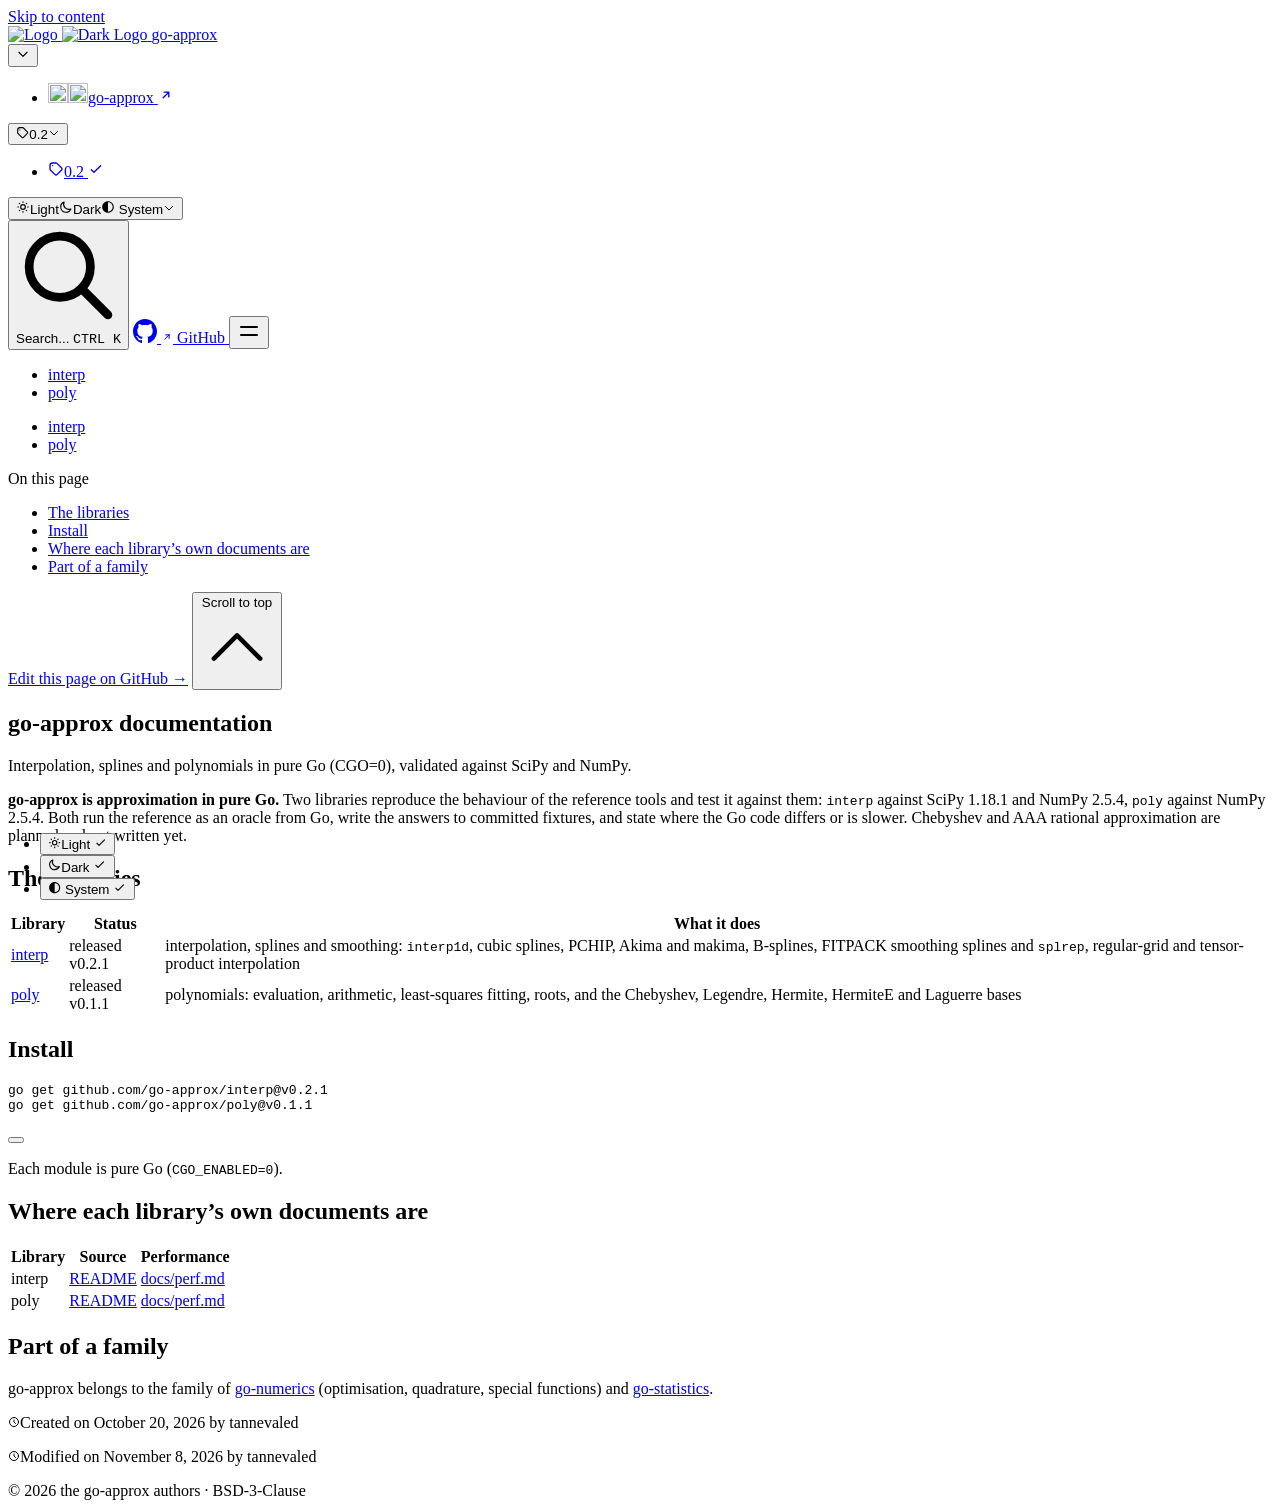
==== commit 919f0525: "Deployed 3d3d8c8 to 0.2 with Hugo 0.167.0" ====
--- a/0.2/index.html
+++ b/0.2/index.html
@@ -2,7 +2,7 @@
     Interpolation, splines and polynomials in pure Go (CGO=0), validated against SciPy and NumPy.
   "><meta property="og:type" content="
     website
-  "><meta property="og:url" content="https://go-approx.github.io/docs/0.2/"><meta itemprop=name content="go-approx documentation"><meta itemprop=description content="Interpolation, splines and polynomials in pure Go (CGO=0), validated against SciPy and NumPy."><meta itemprop=dateModified content="2026-10-23T09:09:00+02:00"><meta itemprop=wordCount content="161"><meta name=twitter:card content="summary"><meta name=twitter:title content="go-approx documentation"><meta name=twitter:description content="Interpolation, splines and polynomials in pure Go (CGO=0), validated against SciPy and NumPy."><link rel=preload href=/docs/0.2/css/compiled/main.min.74f097628e6bbe2f379fb67301033a3280bcd9552c212787be0e2a8b8981fd77.css as=style integrity="sha256-dPCXYo5rvi83n7ZzAQM6MoC82VUsISeHvg4qi4mB/Xc="><link href=/docs/0.2/css/compiled/main.min.74f097628e6bbe2f379fb67301033a3280bcd9552c212787be0e2a8b8981fd77.css rel=stylesheet integrity="sha256-dPCXYo5rvi83n7ZzAQM6MoC82VUsISeHvg4qi4mB/Xc="><script src=/docs/0.2/js/main-head.min.bbb353731723c08eaf67b231610392e3665384806ddb6bee51d4a965494c762e.js integrity="sha256-u7NTcxcjwI6vZ7IxYQOS42ZThIBt22vuUdSpZUlMdi4="></script></head><body><a href=#content class="hx:sr-only hx:focus-visible:not-sr-only hx:focus-visible:fixed hx:focus-visible:z-50 hx:focus-visible:top-2 hx:focus-visible:left-2 hx:focus-visible:bg-primary-500 hx:focus-visible:text-white hx:focus-visible:px-4 hx:focus-visible:py-2 hx:focus-visible:rounded-md hx:focus-visible:text-sm hx:focus-visible:font-medium">Skip to content</a><div class="hextra-nav-container hx:sticky hx:top-0 hx:z-20 hx:w-full hx:bg-transparent hx:print:hidden"><div class="hextra-nav-container-blur hx:pointer-events-none hx:absolute hx:z-[-1] hx:h-full hx:w-full hx:bg-white hx:dark:bg-dark hx:shadow-[0_2px_4px_rgba(0,0,0,.02),0_1px_0_rgba(0,0,0,.06)] hx:contrast-more:shadow-[0_0_0_1px_#000] hx:dark:shadow-[0_-1px_0_rgba(255,255,255,.1)_inset] hx:contrast-more:dark:shadow-[0_0_0_1px_#fff]"></div><nav class="hextra-max-navbar-width hx:mx-auto hx:flex hx:items-center hx:justify-end hx:gap-1 hx:md:gap-2 hx:h-[var(--hextra-navbar-height)] hx:px-6"><div class="hx:flex hx:shrink-0 hx:items-center hx:ltr:mr-auto hx:rtl:ml-auto"><a class="hx:flex hx:items-center hx:hover:opacity-75" href=/docs/0.2/><img class="hx:mr-2 hx:block hx:dark:hidden" src=/docs/0.2/images/brand/svg/go-approx.svg alt=Logo height=32 width=32>
+  "><meta property="og:url" content="https://go-approx.github.io/docs/0.2/"><meta itemprop=name content="go-approx documentation"><meta itemprop=description content="Interpolation, splines and polynomials in pure Go (CGO=0), validated against SciPy and NumPy."><meta itemprop=dateModified content="2026-11-08T13:13:00+01:00"><meta itemprop=wordCount content="161"><meta name=twitter:card content="summary"><meta name=twitter:title content="go-approx documentation"><meta name=twitter:description content="Interpolation, splines and polynomials in pure Go (CGO=0), validated against SciPy and NumPy."><link rel=preload href=/docs/0.2/css/compiled/main.min.74f097628e6bbe2f379fb67301033a3280bcd9552c212787be0e2a8b8981fd77.css as=style integrity="sha256-dPCXYo5rvi83n7ZzAQM6MoC82VUsISeHvg4qi4mB/Xc="><link href=/docs/0.2/css/compiled/main.min.74f097628e6bbe2f379fb67301033a3280bcd9552c212787be0e2a8b8981fd77.css rel=stylesheet integrity="sha256-dPCXYo5rvi83n7ZzAQM6MoC82VUsISeHvg4qi4mB/Xc="><script src=/docs/0.2/js/main-head.min.bbb353731723c08eaf67b231610392e3665384806ddb6bee51d4a965494c762e.js integrity="sha256-u7NTcxcjwI6vZ7IxYQOS42ZThIBt22vuUdSpZUlMdi4="></script></head><body><a href=#content class="hx:sr-only hx:focus-visible:not-sr-only hx:focus-visible:fixed hx:focus-visible:z-50 hx:focus-visible:top-2 hx:focus-visible:left-2 hx:focus-visible:bg-primary-500 hx:focus-visible:text-white hx:focus-visible:px-4 hx:focus-visible:py-2 hx:focus-visible:rounded-md hx:focus-visible:text-sm hx:focus-visible:font-medium">Skip to content</a><div class="hextra-nav-container hx:sticky hx:top-0 hx:z-20 hx:w-full hx:bg-transparent hx:print:hidden"><div class="hextra-nav-container-blur hx:pointer-events-none hx:absolute hx:z-[-1] hx:h-full hx:w-full hx:bg-white hx:dark:bg-dark hx:shadow-[0_2px_4px_rgba(0,0,0,.02),0_1px_0_rgba(0,0,0,.06)] hx:contrast-more:shadow-[0_0_0_1px_#000] hx:dark:shadow-[0_-1px_0_rgba(255,255,255,.1)_inset] hx:contrast-more:dark:shadow-[0_0_0_1px_#fff]"></div><nav class="hextra-max-navbar-width hx:mx-auto hx:flex hx:items-center hx:justify-end hx:gap-1 hx:md:gap-2 hx:h-[var(--hextra-navbar-height)] hx:px-6"><div class="hx:flex hx:shrink-0 hx:items-center hx:ltr:mr-auto hx:rtl:ml-auto"><a class="hx:flex hx:items-center hx:hover:opacity-75" href=/docs/0.2/><img class="hx:mr-2 hx:block hx:dark:hidden" src=/docs/0.2/images/brand/svg/go-approx.svg alt=Logo height=32 width=32>
 <img class="hx:mr-2 hx:hidden hx:dark:block" src=/docs/0.2/images/brand/svg/go-approx.svg alt="Dark Logo" height=32 width=32>
 <span class="hx:mr-2 hx:font-extrabold hx:inline hx:select-none hx:whitespace-nowrap hextra-navbar-title-beside-logo">go-approx</span></a><div class="hx:relative hx:inline-flex"><button type=button data-state=closed aria-expanded=false aria-haspopup=menu title="Related sites" aria-label="Related sites" class="hextra-nav-menu-toggle hextra-logo-menu-toggle hx:cursor-pointer hx:rounded-md hx:p-1 hx:text-gray-600 hx:hover:text-gray-900 hx:hover:bg-gray-100 hx:dark:text-gray-400 hx:dark:hover:text-gray-50 hx:dark:hover:bg-primary-100/5"><svg height="14" fill="none" viewBox="0 0 24 24" stroke-width="2" stroke="currentColor" aria-hidden="true"><path stroke-linecap="round" stroke-linejoin="round" d="M19 9l-7 7-7-7"/></svg></button><ul class="hextra-nav-menu-items hx:hidden hx:z-20 hx:max-h-64 hx:overflow-auto hx:rounded-lg hx:border hx:border-gray-200 hx:bg-white hx:p-1 hx:text-sm hx:shadow-lg hx:dark:border-neutral-700 hx:dark:bg-neutral-900" style=min-width:12rem role=menu aria-label="Related sites"><li role=none class="hextra-nav-menu-item hx:flex hx:flex-col"><a href=https://go-approx.github.io/ role=menuitem class="hx:text-gray-600 hx:hover:text-gray-800 hx:dark:text-gray-400 hx:dark:hover:text-gray-200 hx:relative hx:cursor-pointer hx:whitespace-nowrap hx:rounded-sm hx:py-1.5 hx:transition-colors hx:ltr:pl-3 hx:ltr:pr-9 hx:rtl:pr-3 hx:rtl:pl-9 hx:flex hx:items-center hx:gap-2 hx:hover:bg-gray-100 hx:dark:hover:bg-neutral-800" target=_blank rel=noreferrer><img class="hx:block hx:dark:hidden" src=/docs/0.2/images/brand/svg/go-approx.svg alt width=20 height=20 loading=lazy><img class="hx:hidden hx:dark:block" src=/docs/0.2/images/brand/svg/go-approx.svg alt width=20 height=20 loading=lazy><span>go-approx</span>
 <span class="hx:absolute hx:inset-y-0 hx:flex hx:items-center hx:ltr:right-3 hx:rtl:left-3" aria-hidden=true><svg height="1em" width="1em" fill="none" stroke="currentColor" stroke-width="2" viewBox="0 0 24 24"><path d="m9.1716 7.7574h7.0711m0 0v7.0711m0-7.0711-8.4853 8.4853" stroke-linecap="round" stroke-linejoin="round"/></svg></span></a></li></ul></div></div><div class="hextra-version-select hx:relative" data-docs-root=/docs/ data-current=0.2 data-rest data-rest-default data-lang-prefix data-dev=main><button type=button data-state=closed aria-expanded=false aria-haspopup=menu title=Version aria-label="Version: 0.2" class="hextra-nav-menu-toggle hextra-navbar-combo hextra-version-toggle"><svg height="1em" class="hx:inline-block" fill="none" viewBox="0 0 24 24" stroke-width="2" stroke="currentColor" aria-hidden="true"><path stroke-linecap="round" stroke-linejoin="round" d="M7 7h.01M7 3h5c.512.0 1.024.195 1.414.586l7 7a2 2 0 010 2.828l-7 7a2 2 0 01-2.828.0l-7-7A1.994 1.994.0 013 12V7a4 4 0 014-4z"/></svg><span>0.2</span><svg height="12" class="hextra-combo-chevron" fill="none" viewBox="0 0 24 24" stroke-width="2" stroke="currentColor" aria-hidden="true"><path stroke-linecap="round" stroke-linejoin="round" d="M19 9l-7 7-7-7"/></svg></button><ul class="hextra-nav-menu-items hx:hidden hx:z-20 hx:max-h-64 hx:overflow-auto hx:rounded-lg hx:border hx:border-gray-200 hx:bg-white hx:p-1 hx:text-sm hx:shadow-lg hx:dark:border-neutral-700 hx:dark:bg-neutral-900" style=min-width:100% role=menu><li role=none class="hextra-nav-menu-item hx:flex hx:flex-col"><a href=/docs/0.2/ role=menuitem aria-current=true class="hx:text-gray-600 hx:hover:text-gray-800 hx:dark:text-gray-400 hx:dark:hover:text-gray-200 hx:relative hx:cursor-pointer hx:whitespace-nowrap hx:rounded-sm hx:py-1.5 hx:transition-colors hx:ltr:pl-3 hx:ltr:pr-9 hx:rtl:pr-3 hx:rtl:pl-9 hx:flex hx:items-center hx:gap-1 hx:hover:bg-gray-100 hx:dark:hover:bg-neutral-800"><svg height="1em" class="hx:inline-block" fill="none" viewBox="0 0 24 24" stroke-width="2" stroke="currentColor" aria-hidden="true"><path stroke-linecap="round" stroke-linejoin="round" d="M7 7h.01M7 3h5c.512.0 1.024.195 1.414.586l7 7a2 2 0 010 2.828l-7 7a2 2 0 01-2.828.0l-7-7A1.994 1.994.0 013 12V7a4 4 0 014-4z"/></svg><span>0.2</span>
@@ -29,10 +29,10 @@
 reference as an oracle from Go, write the answers to committed fixtures, and
 state where the Go code differs or is slower. Chebyshev and AAA rational
 approximation are planned and not written yet.</p><h2 data-hextra-search-id=the-libraries>The libraries<span class="hx:absolute hx:-mt-20" id=the-libraries></span>
-<a href=#the-libraries class=subheading-anchor aria-label="Permalink for this section"></a></h2><table><thead><tr><th>Library</th><th>Status</th><th>What it does</th></tr></thead><tbody><tr><td><a href=/docs/0.2/interp/>interp</a></td><td>released v0.2.1</td><td>interpolation, splines and smoothing: <code>interp1d</code>, cubic splines, PCHIP, Akima and makima, B-splines, FITPACK smoothing splines and <code>splrep</code>, regular-grid and tensor-product interpolation</td></tr><tr><td><a href=/docs/0.2/poly/>poly</a></td><td>released v0.1.0</td><td>polynomials: evaluation, arithmetic, least-squares fitting, roots, and the Chebyshev, Legendre, Hermite, HermiteE and Laguerre bases</td></tr></tbody></table><h2 data-hextra-search-id=install>Install<span class="hx:absolute hx:-mt-20" id=install></span>
+<a href=#the-libraries class=subheading-anchor aria-label="Permalink for this section"></a></h2><table><thead><tr><th>Library</th><th>Status</th><th>What it does</th></tr></thead><tbody><tr><td><a href=/docs/0.2/interp/>interp</a></td><td>released v0.2.1</td><td>interpolation, splines and smoothing: <code>interp1d</code>, cubic splines, PCHIP, Akima and makima, B-splines, FITPACK smoothing splines and <code>splrep</code>, regular-grid and tensor-product interpolation</td></tr><tr><td><a href=/docs/0.2/poly/>poly</a></td><td>released v0.1.1</td><td>polynomials: evaluation, arithmetic, least-squares fitting, roots, and the Chebyshev, Legendre, Hermite, HermiteE and Laguerre bases</td></tr></tbody></table><h2 data-hextra-search-id=install>Install<span class="hx:absolute hx:-mt-20" id=install></span>
 <a href=#install class=subheading-anchor aria-label="Permalink for this section"></a></h2><div class="hextra-code-block hx:relative hx:mt-6 hx:first:mt-0 hx:group/code"><div><div class=highlight><pre tabindex=0 class=chroma><code class=language-sh data-lang=sh><span class=line><span class=cl>go get github.com/go-approx/interp@v0.2.1
-</span></span><span class=line><span class=cl>go get github.com/go-approx/poly@v0.1.0</span></span></code></pre></div></div><div class="hextra-code-copy-btn-container hx:opacity-0 hx:transition hx:group-hover/code:opacity-100 hx:flex hx:gap-1 hx:absolute hx:m-[11px] hx:right-0 hx:top-0"><button class="hextra-code-copy-btn hx:group/copybtn hx:cursor-pointer hx:transition-all hx:active:opacity-50 hx:bg-primary-700/5 hx:border hx:border-black/5 hx:text-gray-600 hx:hover:text-gray-900 hx:rounded-md hx:p-1.5 hx:dark:bg-primary-300/10 hx:dark:border-white/10 hx:dark:text-gray-400 hx:dark:hover:text-gray-50" title="Copy code" aria-label="Copy code" data-copied-label=Copied!><div class="hextra-copy-icon hx:group-[.copied]/copybtn:hidden hx:pointer-events-none hx:h-4 hx:w-4"></div><div class="hextra-success-icon hx:hidden hx:group-[.copied]/copybtn:block hx:pointer-events-none hx:h-4 hx:w-4"></div></button></div></div><p>Each module is pure Go (<code>CGO_ENABLED=0</code>).</p><h2 data-hextra-search-id=where-each-librarys-own-documents-are>Where each library&rsquo;s own documents are<span class="hx:absolute hx:-mt-20" id=where-each-librarys-own-documents-are></span>
+</span></span><span class=line><span class=cl>go get github.com/go-approx/poly@v0.1.1</span></span></code></pre></div></div><div class="hextra-code-copy-btn-container hx:opacity-0 hx:transition hx:group-hover/code:opacity-100 hx:flex hx:gap-1 hx:absolute hx:m-[11px] hx:right-0 hx:top-0"><button class="hextra-code-copy-btn hx:group/copybtn hx:cursor-pointer hx:transition-all hx:active:opacity-50 hx:bg-primary-700/5 hx:border hx:border-black/5 hx:text-gray-600 hx:hover:text-gray-900 hx:rounded-md hx:p-1.5 hx:dark:bg-primary-300/10 hx:dark:border-white/10 hx:dark:text-gray-400 hx:dark:hover:text-gray-50" title="Copy code" aria-label="Copy code" data-copied-label=Copied!><div class="hextra-copy-icon hx:group-[.copied]/copybtn:hidden hx:pointer-events-none hx:h-4 hx:w-4"></div><div class="hextra-success-icon hx:hidden hx:group-[.copied]/copybtn:block hx:pointer-events-none hx:h-4 hx:w-4"></div></button></div></div><p>Each module is pure Go (<code>CGO_ENABLED=0</code>).</p><h2 data-hextra-search-id=where-each-librarys-own-documents-are>Where each library&rsquo;s own documents are<span class="hx:absolute hx:-mt-20" id=where-each-librarys-own-documents-are></span>
 <a href=#where-each-librarys-own-documents-are class=subheading-anchor aria-label="Permalink for this section"></a></h2><table><thead><tr><th>Library</th><th>Source</th><th>Performance</th></tr></thead><tbody><tr><td>interp</td><td><a href=https://github.com/go-approx/interp/blob/main/README.md target=_blank rel=noopener>README</a></td><td><a href=https://github.com/go-approx/interp/blob/main/docs/perf.md target=_blank rel=noopener>docs/perf.md</a></td></tr><tr><td>poly</td><td><a href=https://github.com/go-approx/poly/blob/main/README.md target=_blank rel=noopener>README</a></td><td><a href=https://github.com/go-approx/poly/blob/main/docs/perf.md target=_blank rel=noopener>docs/perf.md</a></td></tr></tbody></table><h2 data-hextra-search-id=part-of-a-family>Part of a family<span class="hx:absolute hx:-mt-20" id=part-of-a-family></span>
 <a href=#part-of-a-family class=subheading-anchor aria-label="Permalink for this section"></a></h2><p>go-approx belongs to the family of <a href=https://github.com/go-numerics target=_blank rel=noopener>go-numerics</a>
 (optimisation, quadrature, special functions) and
-<a href=https://github.com/go-statistics target=_blank rel=noopener>go-statistics</a>.</p></div><div class=hextra-page-history><p><svg height="12" width="12" aria-hidden="true" fill="none" viewBox="0 0 24 24" stroke-width="2" stroke="currentColor" aria-hidden="true"><path stroke-linecap="round" stroke-linejoin="round" d="M12 8v4l3 3m6-3A9 9 0 113 12a9 9 0 0118 0z"/></svg><span>Created on <time datetime=2026-10-20>October 20, 2026</time> by tannevaled</span></p><p><svg height="12" width="12" aria-hidden="true" fill="none" viewBox="0 0 24 24" stroke-width="2" stroke="currentColor" aria-hidden="true"><path stroke-linecap="round" stroke-linejoin="round" d="M12 8v4l3 3m6-3A9 9 0 113 12a9 9 0 0118 0z"/></svg><span>Modified on <time datetime=2026-10-23>October 23, 2026</time> by tannevaled</span></p></div></main></article></div><footer class="hextra-footer hx:bg-gray-100 hx:pb-[env(safe-area-inset-bottom)] hx:dark:bg-neutral-900 hx:print:bg-transparent"><div class="hextra-custom-footer hextra-max-footer-width hx:mx-auto hx:pl-[max(env(safe-area-inset-left),1.5rem)] hx:pr-[max(env(safe-area-inset-right),1.5rem)] hx:text-gray-600 hx:dark:text-gray-400"></div><div class="hextra-max-footer-width hx:mx-auto hx:flex hx:justify-center hx:py-12 hx:pl-[max(env(safe-area-inset-left),1.5rem)] hx:pr-[max(env(safe-area-inset-right),1.5rem)] hx:text-gray-600 hx:dark:text-gray-400 hx:md:justify-start"><div class="hx:flex hx:w-full hx:flex-col hx:items-center hx:sm:items-start"><div class="hx:mt-6 hx:text-xs">© 2026 the go-approx authors · BSD-3-Clause</div></div></div></footer><dialog id=hextra-search-dialog class=hextra-search-dialog aria-label=Search...><div class=hextra-search><div class=hextra-search-input-wrapper><svg class="hextra-search-input-icon" focusable="false" fill="none" viewBox="0 0 24 24" stroke-width="2" stroke="currentColor" aria-hidden="true"><path stroke-linecap="round" stroke-linejoin="round" d="M21 21l-6-6m2-5A7 7 0 113 10a7 7 0 0114 0z"/></svg><input class=hextra-search-input type=search role=combobox autocomplete=off autocorrect=off autocapitalize=off spellcheck=false placeholder=Search... aria-label=Search... aria-controls=hextra-search-results aria-expanded=false><button type=button class=hextra-search-input-kbd data-search-close aria-label=Close>ESC</button></div><div class=hextra-search-results-viewport data-search-viewport><div class="hextra-search-results-inner hextra-scrollbar" data-search-inner><ul id=hextra-search-results class=hextra-search-results role=listbox aria-label="Search results"></ul><div class=hextra-search-empty data-search-empty hidden>No results found.</div></div></div><div class="hextra-search-status hx:sr-only" aria-live=polite role=status></div></div></dialog><script defer src=/docs/0.2/js/main.min.b591374f2ad9013eb7e241be9cb6a597fc951a7acb65bc78af3922da10ede04d.js integrity="sha256-tZE3TyrZAT634kG+nLall/yVGnrLZbx4rzki2hDt4E0="></script><script defer src=/docs/0.2/js/flexsearch.433e941a8a573ebb9931fc16fc75266ab6b93f569ac2fb4f3dc66882e0416f4c.js integrity="sha256-Qz6UGopXPruZMfwW/HUmara5P1aawvtPPcZoguBBb0w=" crossorigin=anonymous></script><script defer src=/docs/0.2/en.search.min.2d4f8e00344966dd1e41c72796106074e9bcf40b38719b89437a4f795ee94c92.js integrity="sha256-LU+OADRJZt0eQccnlhBgdOm89As4cZuJQ3pPeV7pTJI="></script><script defer src=/docs/0.2/en.search-dialog.min.fda123910557b5b3a328696105af51f85abc3cfc6784387c49b11b5b857b256f.js integrity="sha256-/aEjkQVXtbOjKGlhBa9R+Fq8PPxnhDh8SbEbW4V7JW8="></script></body></html>+<a href=https://github.com/go-statistics target=_blank rel=noopener>go-statistics</a>.</p></div><div class=hextra-page-history><p><svg height="12" width="12" aria-hidden="true" fill="none" viewBox="0 0 24 24" stroke-width="2" stroke="currentColor" aria-hidden="true"><path stroke-linecap="round" stroke-linejoin="round" d="M12 8v4l3 3m6-3A9 9 0 113 12a9 9 0 0118 0z"/></svg><span>Created on <time datetime=2026-10-20>October 20, 2026</time> by tannevaled</span></p><p><svg height="12" width="12" aria-hidden="true" fill="none" viewBox="0 0 24 24" stroke-width="2" stroke="currentColor" aria-hidden="true"><path stroke-linecap="round" stroke-linejoin="round" d="M12 8v4l3 3m6-3A9 9 0 113 12a9 9 0 0118 0z"/></svg><span>Modified on <time datetime=2026-11-08>November 8, 2026</time> by tannevaled</span></p></div></main></article></div><footer class="hextra-footer hx:bg-gray-100 hx:pb-[env(safe-area-inset-bottom)] hx:dark:bg-neutral-900 hx:print:bg-transparent"><div class="hextra-custom-footer hextra-max-footer-width hx:mx-auto hx:pl-[max(env(safe-area-inset-left),1.5rem)] hx:pr-[max(env(safe-area-inset-right),1.5rem)] hx:text-gray-600 hx:dark:text-gray-400"></div><div class="hextra-max-footer-width hx:mx-auto hx:flex hx:justify-center hx:py-12 hx:pl-[max(env(safe-area-inset-left),1.5rem)] hx:pr-[max(env(safe-area-inset-right),1.5rem)] hx:text-gray-600 hx:dark:text-gray-400 hx:md:justify-start"><div class="hx:flex hx:w-full hx:flex-col hx:items-center hx:sm:items-start"><div class="hx:mt-6 hx:text-xs">© 2026 the go-approx authors · BSD-3-Clause</div></div></div></footer><dialog id=hextra-search-dialog class=hextra-search-dialog aria-label=Search...><div class=hextra-search><div class=hextra-search-input-wrapper><svg class="hextra-search-input-icon" focusable="false" fill="none" viewBox="0 0 24 24" stroke-width="2" stroke="currentColor" aria-hidden="true"><path stroke-linecap="round" stroke-linejoin="round" d="M21 21l-6-6m2-5A7 7 0 113 10a7 7 0 0114 0z"/></svg><input class=hextra-search-input type=search role=combobox autocomplete=off autocorrect=off autocapitalize=off spellcheck=false placeholder=Search... aria-label=Search... aria-controls=hextra-search-results aria-expanded=false><button type=button class=hextra-search-input-kbd data-search-close aria-label=Close>ESC</button></div><div class=hextra-search-results-viewport data-search-viewport><div class="hextra-search-results-inner hextra-scrollbar" data-search-inner><ul id=hextra-search-results class=hextra-search-results role=listbox aria-label="Search results"></ul><div class=hextra-search-empty data-search-empty hidden>No results found.</div></div></div><div class="hextra-search-status hx:sr-only" aria-live=polite role=status></div></div></dialog><script defer src=/docs/0.2/js/main.min.b591374f2ad9013eb7e241be9cb6a597fc951a7acb65bc78af3922da10ede04d.js integrity="sha256-tZE3TyrZAT634kG+nLall/yVGnrLZbx4rzki2hDt4E0="></script><script defer src=/docs/0.2/js/flexsearch.433e941a8a573ebb9931fc16fc75266ab6b93f569ac2fb4f3dc66882e0416f4c.js integrity="sha256-Qz6UGopXPruZMfwW/HUmara5P1aawvtPPcZoguBBb0w=" crossorigin=anonymous></script><script defer src=/docs/0.2/en.search.min.2f27c07d9c47ca4726a7dce77e478ddfb68b603f763dfd65c43bdc10b8190116.js integrity="sha256-LyfAfZxHykcmp9znfkeN37aLYD92Pf1lxDvcELgZARY="></script><script defer src=/docs/0.2/en.search-dialog.min.fda123910557b5b3a328696105af51f85abc3cfc6784387c49b11b5b857b256f.js integrity="sha256-/aEjkQVXtbOjKGlhBa9R+Fq8PPxnhDh8SbEbW4V7JW8="></script></body></html>
